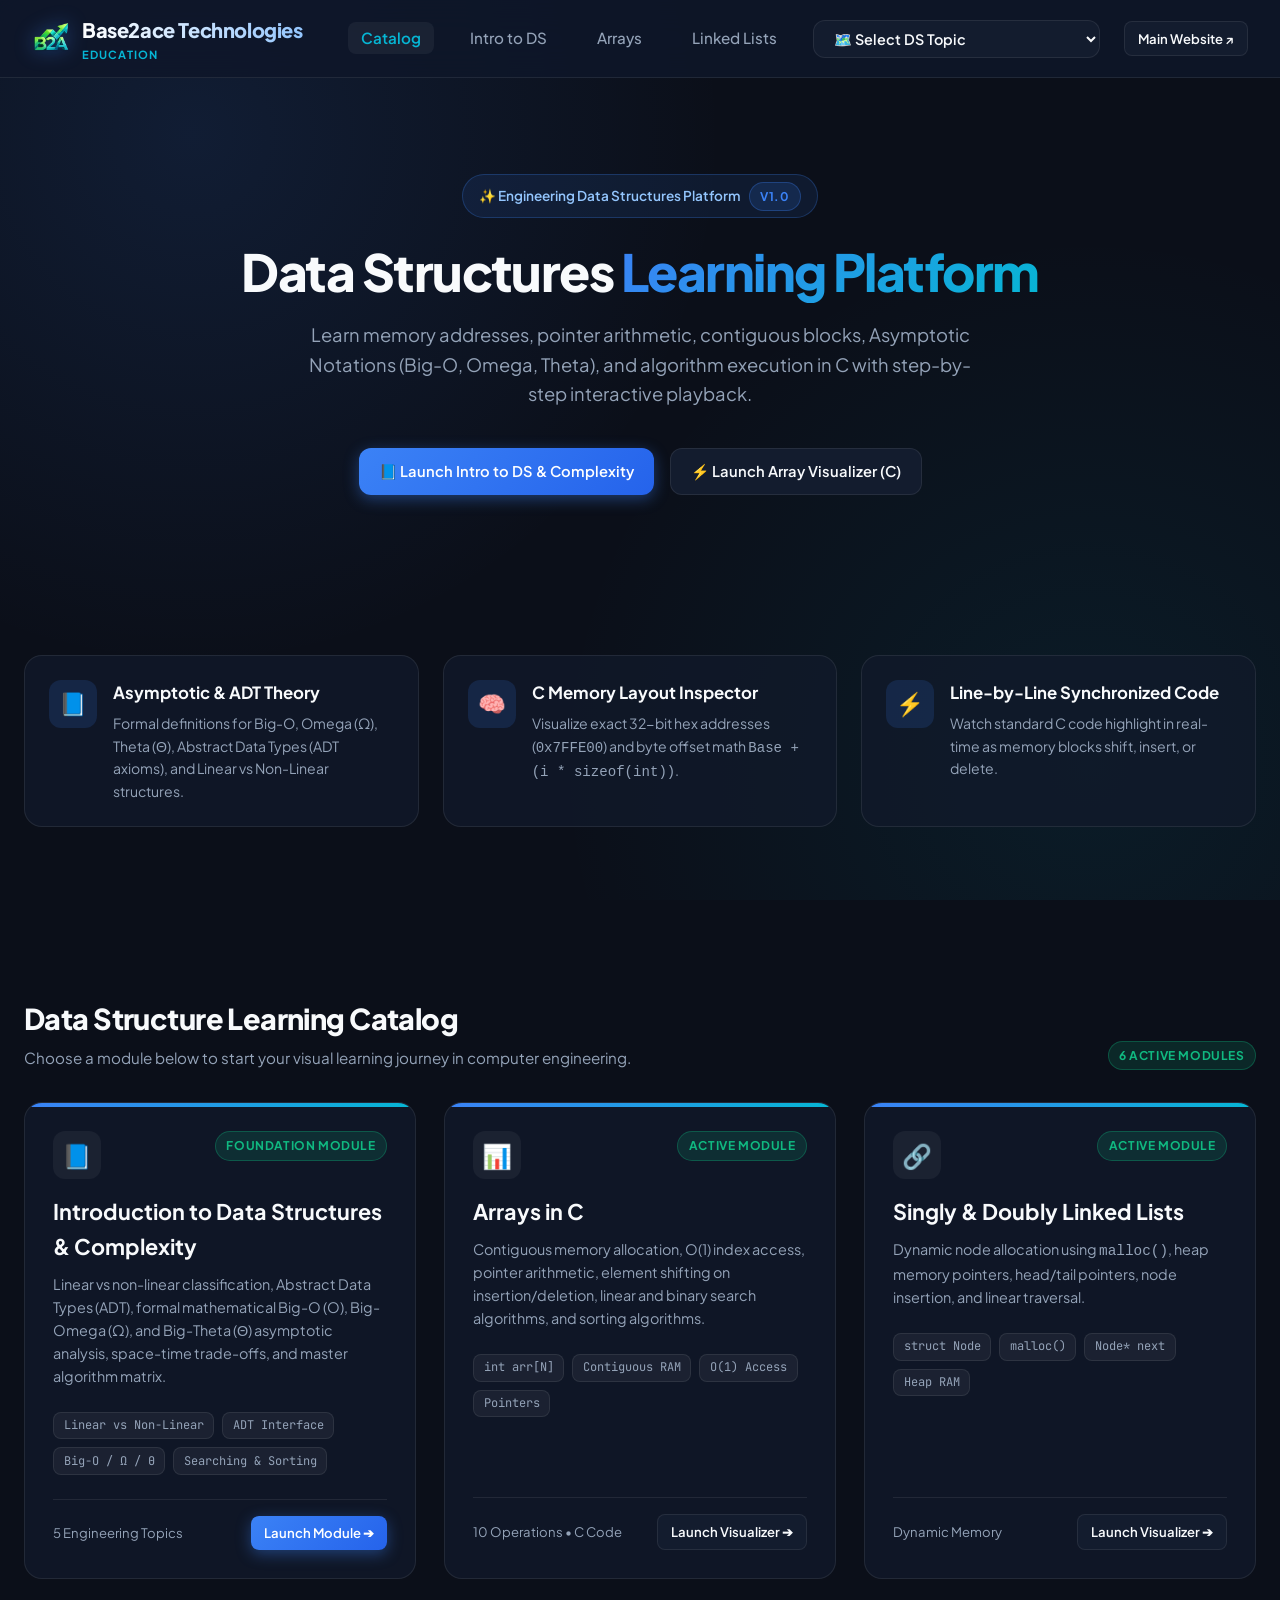
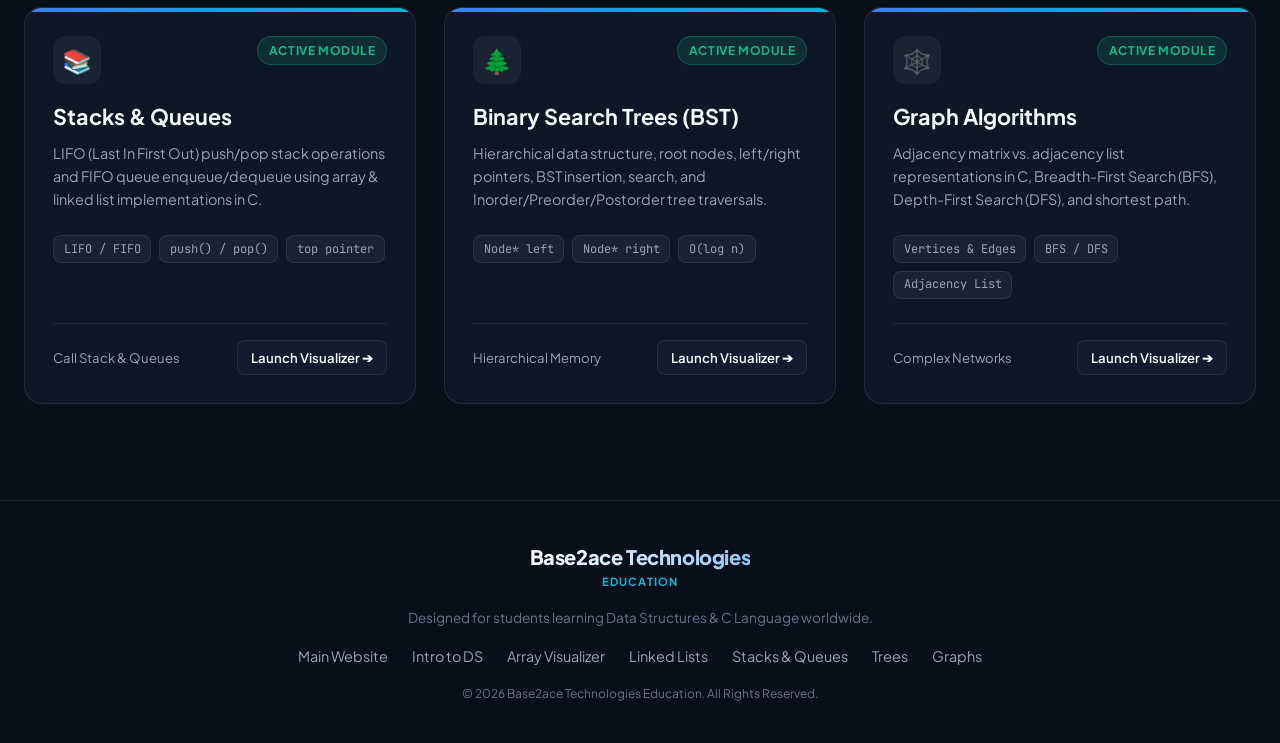
==== index.html @ 90e042c5 "Reword hero title to Data Structures Learning Platform" ====
<!DOCTYPE html>
<html lang="en">
<head>
  <meta charset="UTF-8">
  <meta name="viewport" content="width=device-width, initial-scale=1.0">
  <title>Base2ace Technologies | Data Structures & Complexity Analysis</title>
  <meta name="description" content="Master Data Structures & Complexity Analysis in C language through interactive step-by-step visualizations, memory layouts, and C code execution. Created by Base2ace Technologies.">
  <link rel="icon" type="image/png" href="B2A_3D_logo.png">
  <link rel="apple-touch-icon" href="B2A_3D_logo.png">
  <link rel="stylesheet" href="css/main.css">
  <link rel="stylesheet" href="css/landing.css">
</head>
<body>

  <!-- Navigation Bar -->
  <nav class="navbar" id="mainNavbar">
    <div class="nav-container">
      <a href="index.html" class="brand-logo" id="brandLogoLink">
        <img src="B2A_3D_logo.png" alt="Base2ace Technologies Logo" class="brand-logo-img">
        <div class="brand-text">
          <span class="brand-name">Base2ace Technologies</span>
          <span class="brand-sub">Education</span>
        </div>
      </a>

      <ul class="nav-links">
        <li><a href="index.html" class="nav-link active" id="navHome">Catalog</a></li>
        <li><a href="intro-ds.html" class="nav-link" id="navIntro">Intro to DS</a></li>
        <li><a href="array.html" class="nav-link" id="navArray">Arrays</a></li>
        <li><a href="linked-list.html" class="nav-link" id="navLL">Linked Lists</a></li>
        <li>
          <div class="ds-dropdown">
            <select class="ds-dropdown-select" id="dsSelectNav" aria-label="Select Data Structure">
              <option value="index.html">🗺️ Select DS Topic</option>
              <option value="intro-ds.html">📘 Intro to DS & Complexity</option>
              <option value="array.html">⚡ Arrays (Interactive)</option>
              <option value="linked-list.html">🔗 Linked Lists (Interactive)</option>
              <option value="stack-queue.html">📚 Stacks & Queues (Interactive)</option>
              <option value="tree.html">🌲 Binary Trees / BST (Interactive)</option>
              <option value="graph.html">🕸️ Graph Algorithms (Interactive)</option>
            </select>
          </div>
        </li>
        <li><a href="https://base2ace.com" target="_blank" class="btn btn-secondary btn-sm" id="btnMainWebsite">Main Website ↗</a></li>
      </ul>
    </div>
  </nav>

  <!-- Hero Section -->
  <header class="hero">
    <div class="container">
      <div class="hero-pill">
        <span>✨ Engineering Data Structures Platform</span>
        <span class="badge badge-primary">v1.0</span>
      </div>

      <h1 class="hero-title">
        Data Structures <span class="highlight">Learning Platform</span>
      </h1>

      <p class="hero-description">
        Learn memory addresses, pointer arithmetic, contiguous blocks, Asymptotic Notations (Big-O, Omega, Theta), and algorithm execution in C with step-by-step interactive playback.
      </p>

      <div class="hero-cta">
        <a href="intro-ds.html" class="btn btn-primary" id="btnStartIntro">
          📘 Launch Intro to DS & Complexity
        </a>
        <a href="array.html" class="btn btn-secondary" id="btnStartArray">
          ⚡ Launch Array Visualizer (C)
        </a>
      </div>
    </div>
  </header>

  <!-- Key Learning Features Row -->
  <section class="container">
    <div class="features-row">
      <div class="feature-box">
        <div class="feature-icon-wrapper">📘</div>
        <div class="feature-info">
          <h3>Asymptotic & ADT Theory</h3>
          <p>Formal definitions for Big-O, Omega (Ω), Theta (Θ), Abstract Data Types (ADT axioms), and Linear vs Non-Linear structures.</p>
        </div>
      </div>

      <div class="feature-box">
        <div class="feature-icon-wrapper">🧠</div>
        <div class="feature-info">
          <h3>C Memory Layout Inspector</h3>
          <p>Visualize exact 32-bit hex addresses (<code>0x7FFE00</code>) and byte offset math <code>Base + (i * sizeof(int))</code>.</p>
        </div>
      </div>

      <div class="feature-box">
        <div class="feature-icon-wrapper">⚡</div>
        <div class="feature-info">
          <h3>Line-by-Line Synchronized Code</h3>
          <p>Watch standard C code highlight in real-time as memory blocks shift, insert, or delete.</p>
        </div>
      </div>
    </div>
  </section>

  <!-- Data Structure Catalog Grid -->
  <section class="container catalog-section" id="catalog">
    <div class="section-header">
      <div>
        <h2 class="section-title">Data Structure Learning Catalog</h2>
        <p class="section-subtitle">Choose a module below to start your visual learning journey in computer engineering.</p>
      </div>
      <span class="badge badge-success">6 Active Modules</span>
    </div>

    <div class="ds-grid">

      <!-- Card 1: Intro to DS & Complexity (Active - First Item) -->
      <div class="ds-card active-card" id="dsCardIntroDS">
        <div>
          <div class="ds-card-header">
            <div class="ds-card-icon">📘</div>
            <span class="badge badge-success">Foundation Module</span>
          </div>

          <h3 class="ds-card-title">Introduction to Data Structures & Complexity</h3>
          <p class="ds-card-desc">
            Linear vs non-linear classification, Abstract Data Types (ADT), formal mathematical Big-O (O), Big-Omega (Ω), and Big-Theta (Θ) asymptotic analysis, space-time trade-offs, and master algorithm matrix.
          </p>

          <div class="ds-tags">
            <span class="ds-tag">Linear vs Non-Linear</span>
            <span class="ds-tag">ADT Interface</span>
            <span class="ds-tag">Big-O / Ω / Θ</span>
            <span class="ds-tag">Searching & Sorting</span>
          </div>
        </div>

        <div class="ds-card-footer">
          <span style="font-size:0.82rem; color:var(--text-muted);">5 Engineering Topics</span>
          <a href="intro-ds.html" class="btn btn-primary btn-sm" id="cardLaunchIntroDS">Launch Module ➔</a>
        </div>
      </div>

      <!-- Card 2: Arrays Card (Active) -->
      <div class="ds-card active-card" id="dsCardArray">
        <div>
          <div class="ds-card-header">
            <div class="ds-card-icon">📊</div>
            <span class="badge badge-success">Active Module</span>
          </div>

          <h3 class="ds-card-title">Arrays in C</h3>
          <p class="ds-card-desc">
            Contiguous memory allocation, O(1) index access, pointer arithmetic, element shifting on insertion/deletion, linear and binary search algorithms, and sorting algorithms.
          </p>

          <div class="ds-tags">
            <span class="ds-tag">int arr[N]</span>
            <span class="ds-tag">Contiguous RAM</span>
            <span class="ds-tag">O(1) Access</span>
            <span class="ds-tag">Pointers</span>
          </div>
        </div>

        <div class="ds-card-footer">
          <span style="font-size:0.82rem; color:var(--text-muted);">10 Operations • C Code</span>
          <a href="array.html" class="btn btn-secondary btn-sm" id="cardLaunchArray">Launch Visualizer ➔</a>
        </div>
      </div>

      <!-- Card 3: Linked List Card (Active) -->
      <div class="ds-card active-card" id="dsCardLinkedList">
        <div>
          <div class="ds-card-header">
            <div class="ds-card-icon">🔗</div>
            <span class="badge badge-success">Active Module</span>
          </div>

          <h3 class="ds-card-title">Singly & Doubly Linked Lists</h3>
          <p class="ds-card-desc">
            Dynamic node allocation using <code>malloc()</code>, heap memory pointers, head/tail pointers, node insertion, and linear traversal.
          </p>

          <div class="ds-tags">
            <span class="ds-tag">struct Node</span>
            <span class="ds-tag">malloc()</span>
            <span class="ds-tag">Node* next</span>
            <span class="ds-tag">Heap RAM</span>
          </div>
        </div>

        <div class="ds-card-footer">
          <span style="font-size:0.82rem; color:var(--text-muted);">Dynamic Memory</span>
          <a href="linked-list.html" class="btn btn-secondary btn-sm" id="cardLaunchLL">Launch Visualizer ➔</a>
        </div>
      </div>

      <!-- Card 4: Stacks & Queues Card (Active) -->
      <div class="ds-card active-card" id="dsCardStacks">
        <div>
          <div class="ds-card-header">
            <div class="ds-card-icon">📚</div>
            <span class="badge badge-success">Active Module</span>
          </div>

          <h3 class="ds-card-title">Stacks & Queues</h3>
          <p class="ds-card-desc">
            LIFO (Last In First Out) push/pop stack operations and FIFO queue enqueue/dequeue using array & linked list implementations in C.
          </p>

          <div class="ds-tags">
            <span class="ds-tag">LIFO / FIFO</span>
            <span class="ds-tag">push() / pop()</span>
            <span class="ds-tag">top pointer</span>
          </div>
        </div>

        <div class="ds-card-footer">
          <span style="font-size:0.82rem; color:var(--text-muted);">Call Stack & Queues</span>
          <a href="stack-queue.html" class="btn btn-secondary btn-sm" id="cardLaunchSQ">Launch Visualizer ➔</a>
        </div>
      </div>

      <!-- Card 5: Binary Trees Card (Active) -->
      <div class="ds-card active-card" id="dsCardTrees">
        <div>
          <div class="ds-card-header">
            <div class="ds-card-icon">🌲</div>
            <span class="badge badge-success">Active Module</span>
          </div>

          <h3 class="ds-card-title">Binary Search Trees (BST)</h3>
          <p class="ds-card-desc">
            Hierarchical data structure, root nodes, left/right pointers, BST insertion, search, and Inorder/Preorder/Postorder tree traversals.
          </p>

          <div class="ds-tags">
            <span class="ds-tag">Node* left</span>
            <span class="ds-tag">Node* right</span>
            <span class="ds-tag">O(log n)</span>
          </div>
        </div>

        <div class="ds-card-footer">
          <span style="font-size:0.82rem; color:var(--text-muted);">Hierarchical Memory</span>
          <a href="tree.html" class="btn btn-secondary btn-sm" id="cardLaunchTree">Launch Visualizer ➔</a>
        </div>
      </div>

      <!-- Card 6: Graphs Card (Active) -->
      <div class="ds-card active-card" id="dsCardGraphs">
        <div>
          <div class="ds-card-header">
            <div class="ds-card-icon">🕸️</div>
            <span class="badge badge-success">Active Module</span>
          </div>

          <h3 class="ds-card-title">Graph Algorithms</h3>
          <p class="ds-card-desc">
            Adjacency matrix vs. adjacency list representations in C, Breadth-First Search (BFS), Depth-First Search (DFS), and shortest path.
          </p>

          <div class="ds-tags">
            <span class="ds-tag">Vertices & Edges</span>
            <span class="ds-tag">BFS / DFS</span>
            <span class="ds-tag">Adjacency List</span>
          </div>
        </div>

        <div class="ds-card-footer">
          <span style="font-size:0.82rem; color:var(--text-muted);">Complex Networks</span>
          <a href="graph.html" class="btn btn-secondary btn-sm" id="cardLaunchGraph">Launch Visualizer ➔</a>
        </div>
      </div>

    </div>
  </section>

  <!-- Footer -->
  <footer class="footer">
    <div class="footer-content">
      <div class="brand-text">
        <span class="brand-name">Base2ace Technologies</span>
        <span class="brand-sub">Education</span>
      </div>
      <p style="font-size:0.85rem;">Designed for students learning Data Structures & C Language worldwide.</p>
      <div class="footer-links">
        <a href="https://base2ace.com" target="_blank" id="footMainWeb">Main Website</a>
        <a href="intro-ds.html" id="footIntroDS">Intro to DS</a>
        <a href="array.html" id="footArray">Array Visualizer</a>
        <a href="linked-list.html" id="footLL">Linked Lists</a>
        <a href="stack-queue.html" id="footSQ">Stacks & Queues</a>
        <a href="tree.html" id="footTree">Trees</a>
        <a href="graph.html" id="footGraph">Graphs</a>
      </div>
      <p style="font-size:0.75rem; color:var(--text-dim);">© 2026 Base2ace Technologies Education. All Rights Reserved.</p>
    </div>
  </footer>

  <script src="js/app.js"></script>
</body>
</html>
---- css/main.css ----
/* ==========================================================================
   base2ace Academy - Interactive Data Structures
   Main Stylesheet & Design System
   ========================================================================== */

@import url('https://fonts.googleapis.com/css2?family=JetBrains+Mono:wght@400;500;600;700&family=Plus+Jakarta+Sans:wght@400;500;600;700;800&display=swap');

:root {
  /* Color Palette - Premium Dark Theme */
  --bg-main: #0b0f19;
  --bg-card: rgba(18, 26, 43, 0.75);
  --bg-card-hover: rgba(26, 37, 61, 0.85);
  --bg-surface: #131c2e;
  --bg-surface-border: rgba(255, 255, 255, 0.08);
  --bg-glass: rgba(15, 23, 42, 0.85);
  
  /* Brand Accent Colors */
  --primary: #3b82f6;        /* Electric Blue */
  --primary-glow: rgba(59, 130, 246, 0.4);
  --secondary: #06b6d4;      /* Cyan */
  --secondary-glow: rgba(6, 182, 212, 0.3);
  --accent-purple: #8b5cf6;  /* Purple Accent */
  
  /* Status & Visualizer State Colors */
  --accent-amber: #f59e0b;   /* Highlight / Current step pointer */
  --accent-green: #10b981;   /* Success / Found / Shift target */
  --accent-red: #ef4444;     /* Delete / Target to remove */
  --accent-sky: #38bdf8;     /* Access / Active calculation */
  
  /* Text Colors */
  --text-main: #f8fafc;
  --text-muted: #94a3b8;
  --text-dim: #64748b;
  
  /* Fonts */
  --font-sans: 'Plus Jakarta Sans', -apple-system, BlinkMacSystemFont, sans-serif;
  --font-code: 'JetBrains Mono', monospace;
  
  /* Radii & Shadows */
  --radius-sm: 8px;
  --radius-md: 12px;
  --radius-lg: 18px;
  --radius-full: 9999px;
  
  --shadow-glow: 0 0 25px var(--primary-glow);
  --shadow-card: 0 10px 30px -10px rgba(0, 0, 0, 0.5);
  
  --transition: all 0.3s cubic-bezier(0.4, 0, 0.2, 1);
}

/* Base Resets */
*, *::before, *::after {
  box-sizing: border-box;
  margin: 0;
  padding: 0;
}

body {
  font-family: var(--font-sans);
  background-color: var(--bg-main);
  color: var(--text-main);
  min-height: 100vh;
  line-height: 1.6;
  overflow-x: hidden;
  background-image: 
    radial-gradient(circle at 15% 15%, rgba(59, 130, 246, 0.12) 0%, transparent 40%),
    radial-gradient(circle at 85% 85%, rgba(6, 182, 212, 0.08) 0%, transparent 40%);
  background-attachment: fixed;
}

/* Custom Scrollbar */
::-webkit-scrollbar {
  width: 8px;
  height: 8px;
}
::-webkit-scrollbar-track {
  background: var(--bg-main);
}
::-webkit-scrollbar-thumb {
  background: #1e293b;
  border-radius: var(--radius-full);
}
::-webkit-scrollbar-thumb:hover {
  background: var(--primary);
}

/* Header & Navigation */
.navbar {
  position: sticky;
  top: 0;
  z-index: 100;
  background: var(--bg-glass);
  backdrop-filter: blur(16px);
  -webkit-backdrop-filter: blur(16px);
  border-bottom: 1px solid var(--bg-surface-border);
  padding: 0.85rem 2rem;
}

.nav-container {
  max-width: 1300px;
  margin: 0 auto;
  display: flex;
  align-items: center;
  justify-content: space-between;
}

.brand-logo {
  display: flex;
  align-items: center;
  gap: 0.75rem;
  text-decoration: none;
  color: var(--text-main);
}

.brand-logo-img {
  height: 38px;
  width: auto;
  object-fit: contain;
  filter: drop-shadow(0 0 10px rgba(59, 130, 246, 0.4));
  border-radius: var(--radius-sm);
}

.brand-icon {
  width: 38px;
  height: 38px;
  background: linear-gradient(135deg, var(--primary), var(--secondary));
  border-radius: var(--radius-md);
  display: flex;
  align-items: center;
  justify-content: center;
  font-weight: 800;
  font-size: 1.1rem;
  color: #fff;
  box-shadow: var(--shadow-glow);
}

.brand-text {
  display: flex;
  flex-direction: column;
}

.brand-name {
  font-size: 1.25rem;
  font-weight: 800;
  letter-spacing: -0.02em;
  background: linear-gradient(to right, #ffffff, #93c5fd);
  -webkit-background-clip: text;
  -webkit-text-fill-color: transparent;
}

.brand-sub {
  font-size: 0.7rem;
  text-transform: uppercase;
  letter-spacing: 0.1em;
  color: var(--secondary);
  font-weight: 700;
}

.nav-links {
  display: flex;
  align-items: center;
  gap: 1.5rem;
  list-style: none;
}

.nav-link {
  color: var(--text-muted);
  text-decoration: none;
  font-size: 0.95rem;
  font-weight: 500;
  transition: var(--transition);
  padding: 0.4rem 0.8rem;
  border-radius: var(--radius-sm);
}

.nav-link:hover, .nav-link.active {
  color: var(--text-main);
  background: rgba(255, 255, 255, 0.05);
}

.nav-link.active {
  color: var(--secondary);
  font-weight: 600;
}

.ds-dropdown-select {
  background: var(--bg-surface);
  color: var(--text-main);
  border: 1px solid var(--bg-surface-border);
  padding: 0.5rem 1rem;
  border-radius: var(--radius-md);
  font-family: var(--font-sans);
  font-weight: 600;
  font-size: 0.9rem;
  cursor: pointer;
  outline: none;
  transition: var(--transition);
}

.ds-dropdown-select:hover, .ds-dropdown-select:focus {
  border-color: var(--primary);
  box-shadow: 0 0 10px var(--primary-glow);
}

/* Badge Component */
.badge {
  display: inline-flex;
  align-items: center;
  gap: 0.35rem;
  padding: 0.25rem 0.65rem;
  border-radius: var(--radius-full);
  font-size: 0.75rem;
  font-weight: 700;
  text-transform: uppercase;
  letter-spacing: 0.05em;
}

.badge-primary {
  background: rgba(59, 130, 246, 0.15);
  color: var(--primary);
  border: 1px solid rgba(59, 130, 246, 0.3);
}

.badge-success {
  background: rgba(16, 185, 129, 0.15);
  color: var(--accent-green);
  border: 1px solid rgba(16, 185, 129, 0.3);
}

.badge-warning {
  background: rgba(245, 158, 11, 0.15);
  color: var(--accent-amber);
  border: 1px solid rgba(245, 158, 11, 0.3);
}

/* Main Container Layout */
.container {
  max-width: 1300px;
  margin: 0 auto;
  padding: 2rem 1.5rem;
}

/* Footer */
.footer {
  border-top: 1px solid var(--bg-surface-border);
  padding: 2.5rem 2rem;
  margin-top: 4rem;
  background: rgba(11, 15, 25, 0.9);
  text-align: center;
  color: var(--text-dim);
  font-size: 0.9rem;
}

.footer-content {
  max-width: 1300px;
  margin: 0 auto;
  display: flex;
  flex-direction: column;
  align-items: center;
  gap: 1rem;
}

.footer-links {
  display: flex;
  gap: 1.5rem;
}

.footer-links a {
  color: var(--text-muted);
  text-decoration: none;
  transition: var(--transition);
}

.footer-links a:hover {
  color: var(--primary);
}

/* Common Buttons */
.btn {
  display: inline-flex;
  align-items: center;
  justify-content: center;
  gap: 0.5rem;
  padding: 0.65rem 1.25rem;
  border-radius: var(--radius-md);
  font-family: var(--font-sans);
  font-weight: 600;
  font-size: 0.92rem;
  cursor: pointer;
  transition: var(--transition);
  border: none;
  outline: none;
  text-decoration: none;
}

.btn-primary {
  background: linear-gradient(135deg, var(--primary), #2563eb);
  color: #fff;
  box-shadow: 0 4px 15px var(--primary-glow);
}

.btn-primary:hover {
  transform: translateY(-2px);
  box-shadow: 0 6px 20px var(--primary-glow);
}

.btn-secondary {
  background: var(--bg-surface);
  color: var(--text-main);
  border: 1px solid var(--bg-surface-border);
}

.btn-secondary:hover {
  background: rgba(255, 255, 255, 0.08);
  border-color: rgba(255, 255, 255, 0.2);
}

.btn-accent {
  background: linear-gradient(135deg, var(--secondary), #0891b2);
  color: #fff;
  box-shadow: 0 4px 15px var(--secondary-glow);
}

.btn-accent:hover {
  transform: translateY(-2px);
  box-shadow: 0 6px 20px var(--secondary-glow);
}

.btn-sm {
  padding: 0.4rem 0.8rem;
  font-size: 0.82rem;
  border-radius: var(--radius-sm);
}

/* Modal Utility */
.modal-overlay {
  position: fixed;
  top: 0;
  left: 0;
  width: 100vw;
  height: 100vh;
  background: rgba(5, 8, 15, 0.85);
  backdrop-filter: blur(10px);
  z-index: 1000;
  display: flex;
  align-items: center;
  justify-content: center;
  padding: 1.5rem;
  opacity: 0;
  pointer-events: none;
  transition: var(--transition);
}

.modal-overlay.open {
  opacity: 1;
  pointer-events: all;
}

.modal-card {
  background: #111827;
  border: 1px solid var(--bg-surface-border);
  border-radius: var(--radius-lg);
  max-width: 750px;
  width: 100%;
  max-height: 90vh;
  overflow-y: auto;
  box-shadow: 0 25px 50px -12px rgba(0, 0, 0, 0.7);
  padding: 2rem;
  transform: scale(0.95);
  transition: var(--transition);
}

.modal-overlay.open .modal-card {
  transform: scale(1);
}

.modal-header {
  display: flex;
  align-items: center;
  justify-content: space-between;
  margin-bottom: 1.5rem;
  padding-bottom: 1rem;
  border-bottom: 1px solid var(--bg-surface-border);
}

.modal-title {
  font-size: 1.35rem;
  font-weight: 700;
  display: flex;
  align-items: center;
  gap: 0.5rem;
  color: var(--text-main);
}

.modal-close {
  background: transparent;
  border: none;
  color: var(--text-muted);
  font-size: 1.5rem;
  cursor: pointer;
  transition: var(--transition);
}

.modal-close:hover {
  color: var(--accent-red);
}

/* Strict Mobile Viewport Overflow Protection */
html, body {
  max-width: 100vw;
  overflow-x: hidden !important;
}

/* Mobile Responsiveness for Top Navbar */
@media (max-width: 768px) {
  .navbar {
    padding: 0.65rem 0.85rem;
  }

  .nav-container {
    flex-wrap: wrap;
    gap: 0.6rem;
  }

  .brand-name {
    font-size: 1.05rem;
  }

  .brand-sub {
    font-size: 0.62rem;
  }

  .brand-logo-img {
    height: 30px;
  }

  .nav-links {
    width: 100%;
    justify-content: space-between;
    gap: 0.4rem;
    margin-top: 0.25rem;
  }

  /* Hide individual text links on mobile to prevent row overflow */
  .nav-link {
    display: none;
  }

  .ds-dropdown-select {
    font-size: 0.8rem;
    padding: 0.4rem 0.65rem;
    max-width: 210px;
  }

  .modal-card {
    padding: 1.25rem;
    margin: 0 0.5rem;
  }
}
---- css/landing.css ----
/* ==========================================================================
   base2ace Academy - Landing Page Styles (`index.html`)
   ========================================================================== */

/* Hero Section */
.hero {
  padding: 4rem 0 3rem;
  text-align: center;
  position: relative;
}

.hero-pill {
  display: inline-flex;
  align-items: center;
  gap: 0.5rem;
  padding: 0.4rem 1rem;
  background: rgba(59, 130, 246, 0.1);
  border: 1px solid rgba(59, 130, 246, 0.25);
  border-radius: var(--radius-full);
  font-size: 0.85rem;
  font-weight: 600;
  color: #93c5fd;
  margin-bottom: 1.5rem;
}

.hero-title {
  font-size: 3.2rem;
  font-weight: 800;
  line-height: 1.15;
  letter-spacing: -0.03em;
  margin-bottom: 1.2rem;
  max-width: 900px;
  margin-left: auto;
  margin-right: auto;
}

.hero-title span.highlight {
  background: linear-gradient(135deg, var(--primary), var(--secondary));
  -webkit-background-clip: text;
  -webkit-text-fill-color: transparent;
}

.hero-description {
  font-size: 1.15rem;
  color: var(--text-muted);
  max-width: 700px;
  margin: 0 auto 2.5rem;
}

.hero-cta {
  display: flex;
  justify-content: center;
  gap: 1rem;
  flex-wrap: wrap;
}

/* Feature Highlights Grid */
.features-row {
  display: grid;
  grid-template-columns: repeat(auto-fit, minmax(280px, 1fr));
  gap: 1.5rem;
  margin: 3rem 0;
}

.feature-box {
  background: var(--bg-card);
  border: 1px solid var(--bg-surface-border);
  padding: 1.5rem;
  border-radius: var(--radius-lg);
  display: flex;
  gap: 1rem;
  align-items: flex-start;
  transition: var(--transition);
}

.feature-box:hover {
  background: var(--bg-card-hover);
  border-color: rgba(59, 130, 246, 0.3);
  transform: translateY(-3px);
}

.feature-icon-wrapper {
  width: 48px;
  height: 48px;
  border-radius: var(--radius-md);
  background: rgba(59, 130, 246, 0.15);
  color: var(--primary);
  display: flex;
  align-items: center;
  justify-content: center;
  font-size: 1.4rem;
  flex-shrink: 0;
}

.feature-info h3 {
  font-size: 1.05rem;
  font-weight: 700;
  margin-bottom: 0.35rem;
}

.feature-info p {
  font-size: 0.88rem;
  color: var(--text-muted);
}

/* Data Structure Catalog Grid */
.catalog-section {
  margin-top: 3.5rem;
}

.section-header {
  display: flex;
  justify-content: space-between;
  align-items: flex-end;
  margin-bottom: 2rem;
}

.section-title {
  font-size: 1.8rem;
  font-weight: 800;
  letter-spacing: -0.02em;
}

.section-subtitle {
  color: var(--text-muted);
  font-size: 0.95rem;
  margin-top: 0.3rem;
}

.ds-grid {
  display: grid;
  grid-template-columns: repeat(auto-fill, minmax(320px, 1fr));
  gap: 1.75rem;
}

.ds-card {
  background: var(--bg-card);
  border: 1px solid var(--bg-surface-border);
  border-radius: var(--radius-lg);
  padding: 1.75rem;
  display: flex;
  flex-direction: column;
  justify-content: space-between;
  position: relative;
  overflow: hidden;
  transition: var(--transition);
}

.ds-card::before {
  content: '';
  position: absolute;
  top: 0;
  left: 0;
  width: 100%;
  height: 4px;
  background: transparent;
  transition: var(--transition);
}

.ds-card.active-card::before {
  background: linear-gradient(to right, var(--primary), var(--secondary));
}

.ds-card.active-card:hover {
  transform: translateY(-5px);
  border-color: rgba(59, 130, 246, 0.4);
  box-shadow: var(--shadow-card), var(--shadow-glow);
}

.ds-card.locked-card {
  opacity: 0.75;
}

.ds-card-header {
  display: flex;
  justify-content: space-between;
  align-items: flex-start;
  margin-bottom: 1rem;
}

.ds-card-icon {
  width: 48px;
  height: 48px;
  border-radius: var(--radius-md);
  background: rgba(255, 255, 255, 0.05);
  display: flex;
  align-items: center;
  justify-content: center;
  font-size: 1.5rem;
}

.ds-card-title {
  font-size: 1.35rem;
  font-weight: 700;
  margin-bottom: 0.5rem;
  color: var(--text-main);
}

.ds-card-desc {
  font-size: 0.9rem;
  color: var(--text-muted);
  margin-bottom: 1.5rem;
  flex-grow: 1;
}

.ds-tags {
  display: flex;
  gap: 0.5rem;
  flex-wrap: wrap;
  margin-bottom: 1.5rem;
}

.ds-tag {
  background: rgba(255, 255, 255, 0.05);
  border: 1px solid var(--bg-surface-border);
  padding: 0.2rem 0.6rem;
  border-radius: var(--radius-sm);
  font-size: 0.75rem;
  font-family: var(--font-code);
  color: var(--text-muted);
}

.ds-card-footer {
  display: flex;
  align-items: center;
  justify-content: space-between;
  padding-top: 1rem;
  border-top: 1px solid var(--bg-surface-border);
}

/* Mobile Responsive Adjustments for Landing Page */
@media (max-width: 768px) {
  .hero {
    padding: 2.5rem 0 1.5rem;
  }
  .hero-title {
    font-size: 2.1rem;
    line-height: 1.25;
  }
  .hero-description {
    font-size: 0.98rem;
    margin-bottom: 1.75rem;
  }
  .catalog-grid {
    grid-template-columns: 1fr;
  }
  .features-row {
    grid-template-columns: 1fr;
  }
}
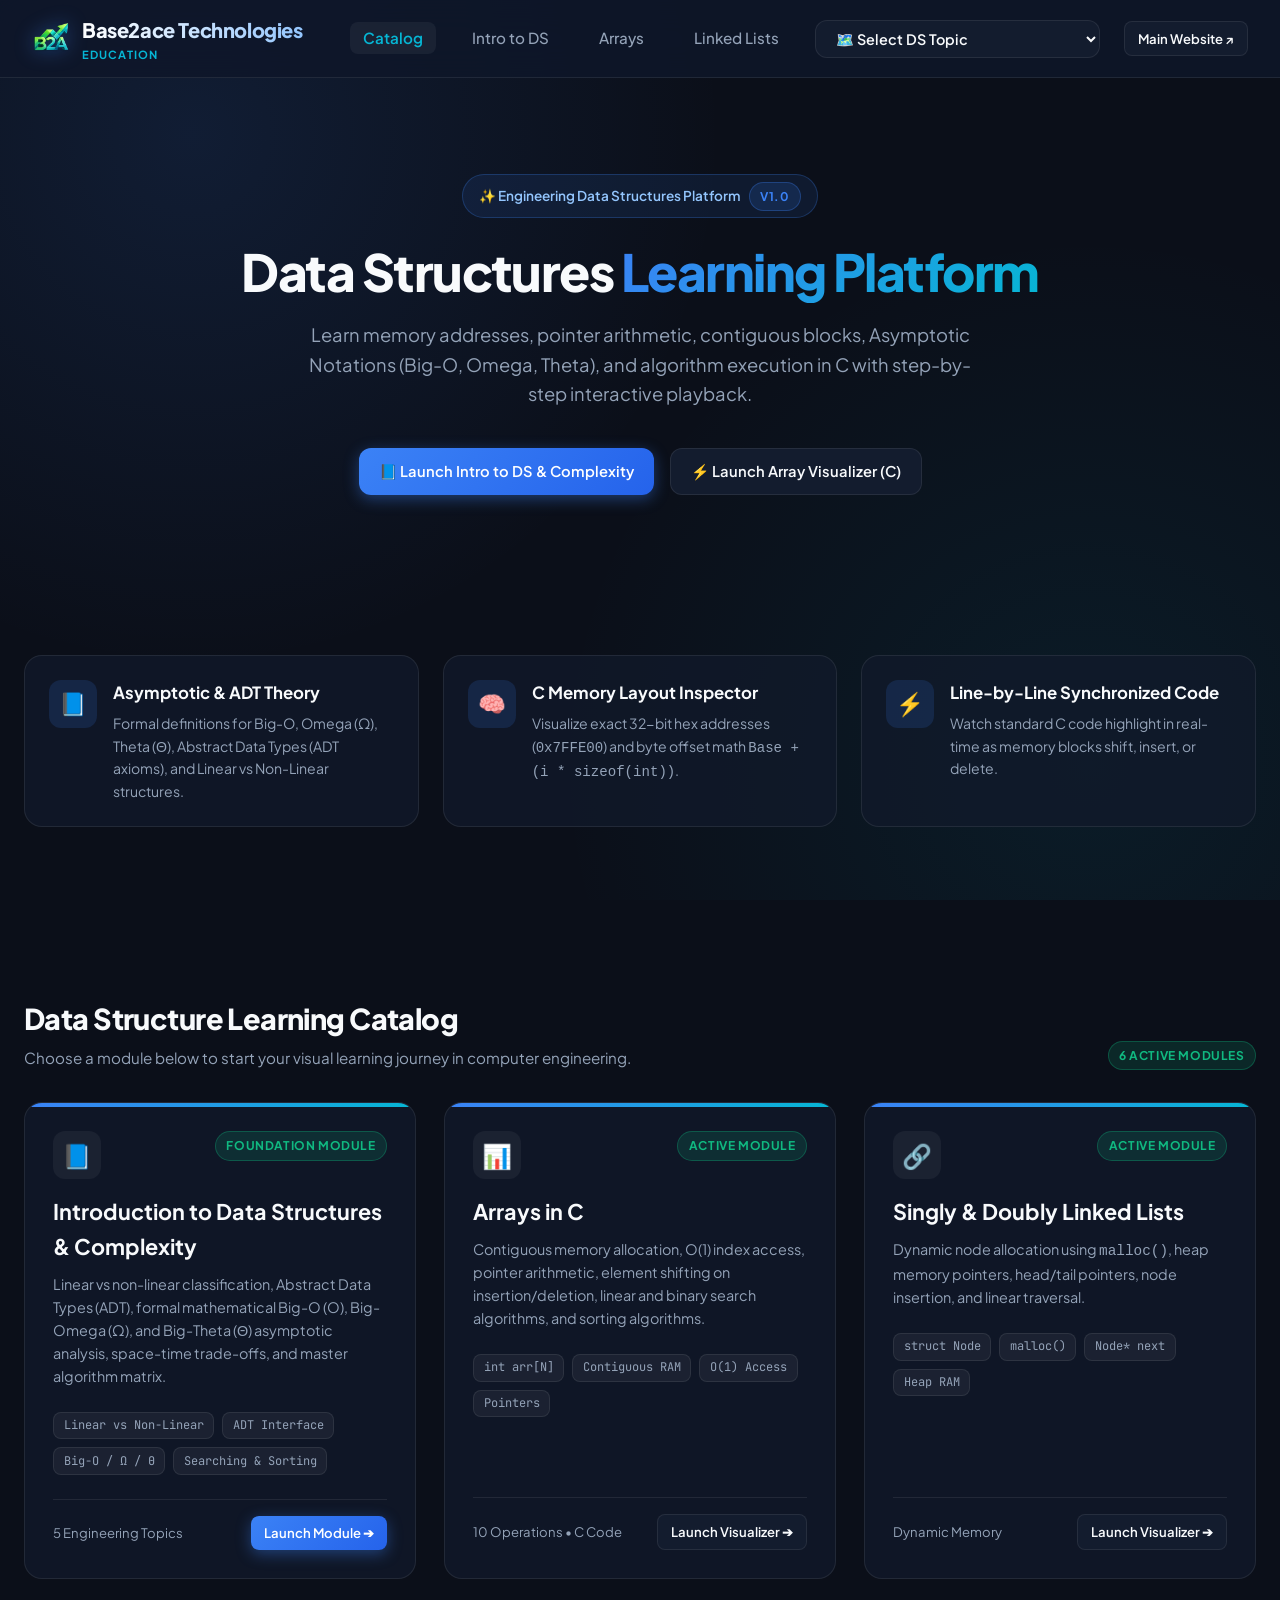
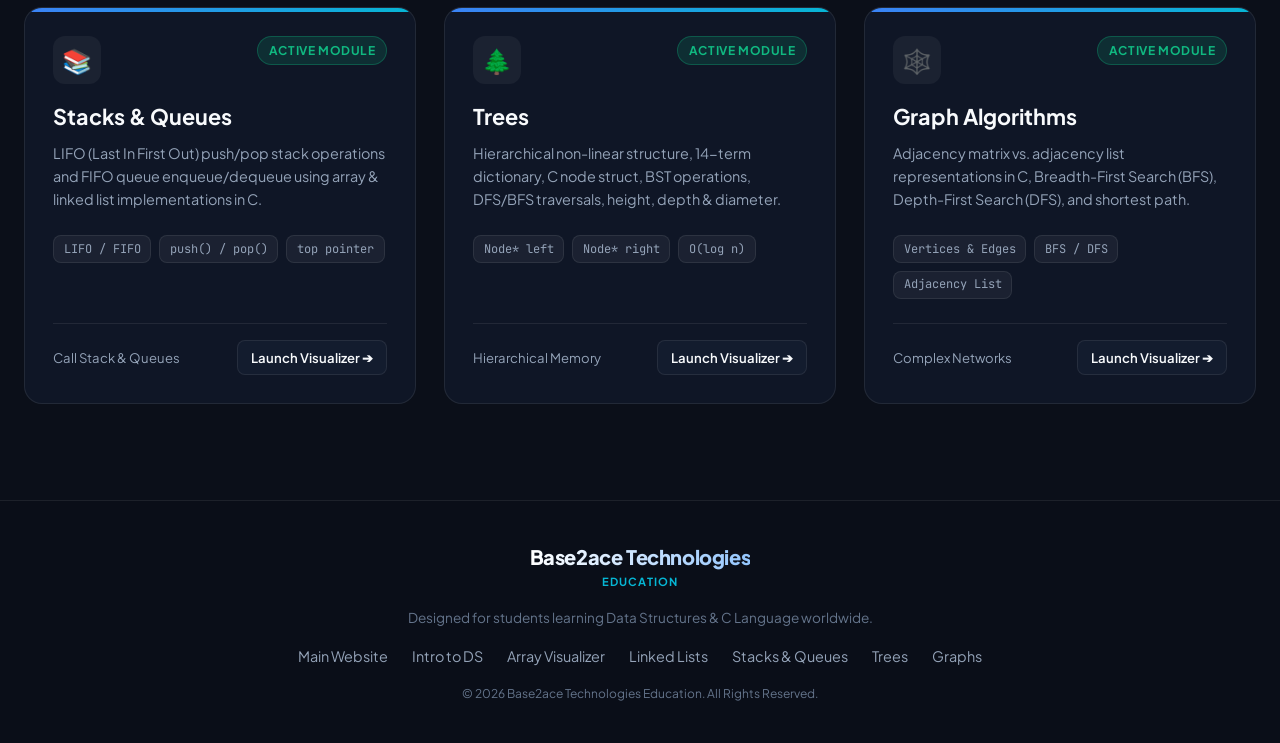
==== commit 7ab5c030: "Build comprehensive Trees module covering 14-term dictionary, DFS/BFS traversals, BST simulator, hei" ====
--- a/index.html
+++ b/index.html
@@ -36,7 +36,7 @@
               <option value="array.html">⚡ Arrays (Interactive)</option>
               <option value="linked-list.html">🔗 Linked Lists (Interactive)</option>
               <option value="stack-queue.html">📚 Stacks & Queues (Interactive)</option>
-              <option value="tree.html">🌲 Binary Trees / BST (Interactive)</option>
+              <option value="tree.html">🌲 Trees (Binary Trees & BST)</option>
               <option value="graph.html">🕸️ Graph Algorithms (Interactive)</option>
             </select>
           </div>
@@ -221,7 +221,7 @@
         </div>
       </div>
 
-      <!-- Card 5: Binary Trees Card (Active) -->
+      <!-- Card 5: Trees Card (Active) -->
       <div class="ds-card active-card" id="dsCardTrees">
         <div>
           <div class="ds-card-header">
@@ -229,9 +229,9 @@
             <span class="badge badge-success">Active Module</span>
           </div>
 
-          <h3 class="ds-card-title">Binary Search Trees (BST)</h3>
-          <p class="ds-card-desc">
-            Hierarchical data structure, root nodes, left/right pointers, BST insertion, search, and Inorder/Preorder/Postorder tree traversals.
+          <h3 class="ds-card-title">Trees</h3>
+          <p class="ds-card-desc">
+            Hierarchical non-linear structure, 14-term dictionary, C node struct, BST operations, DFS/BFS traversals, height, depth & diameter.
           </p>
 
           <div class="ds-tags">
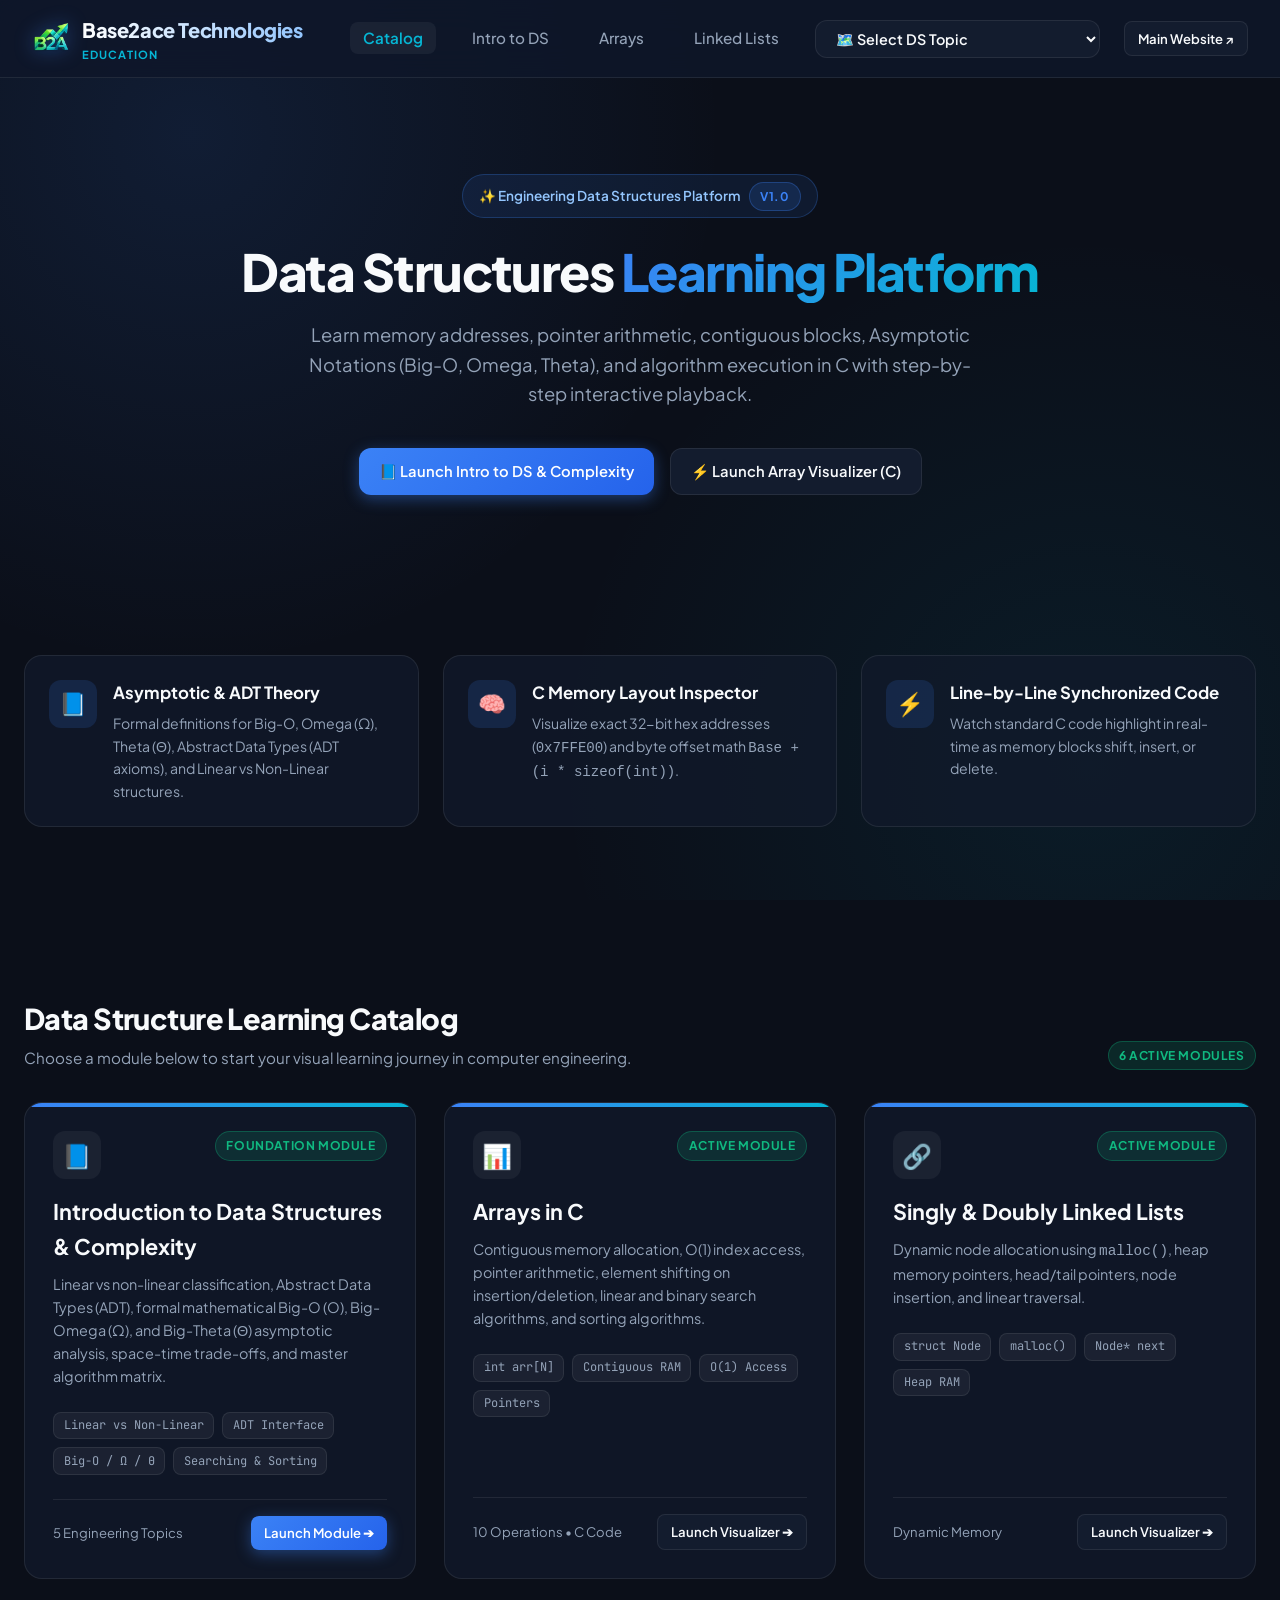
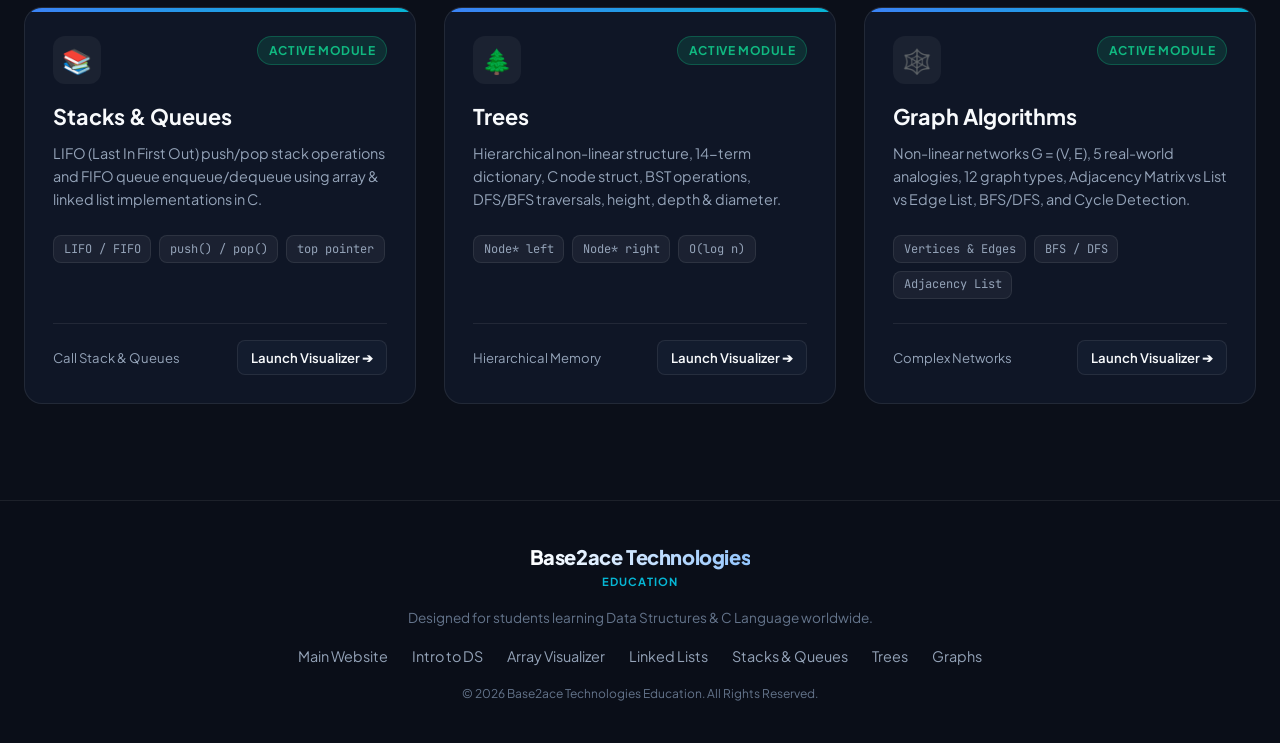
==== commit a27535bc: "Build comprehensive Graphs module covering 5 real-world analogies, 9-term inspector, 12 graph types," ====
--- a/index.html
+++ b/index.html
@@ -257,7 +257,7 @@
 
           <h3 class="ds-card-title">Graph Algorithms</h3>
           <p class="ds-card-desc">
-            Adjacency matrix vs. adjacency list representations in C, Breadth-First Search (BFS), Depth-First Search (DFS), and shortest path.
+            Non-linear networks G = (V, E), 5 real-world analogies, 12 graph types, Adjacency Matrix vs List vs Edge List, BFS/DFS, and Cycle Detection.
           </p>
 
           <div class="ds-tags">
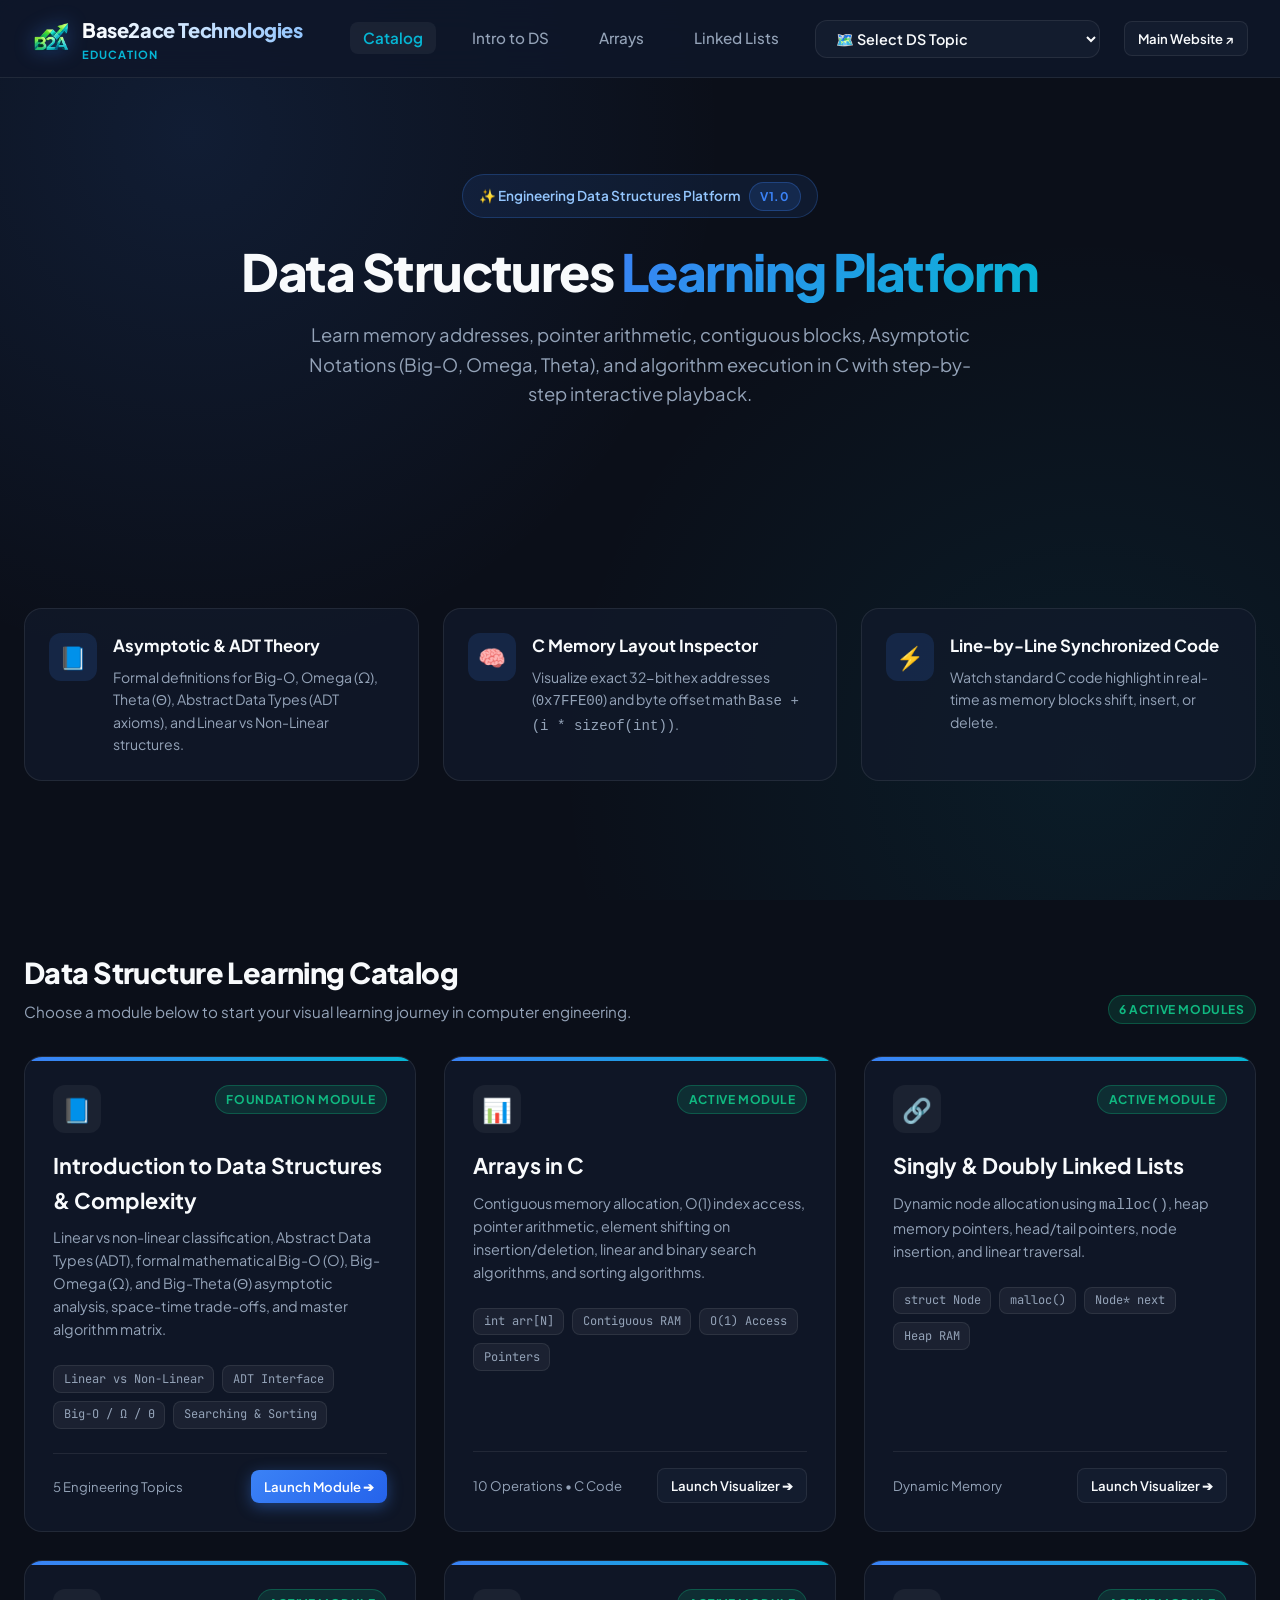
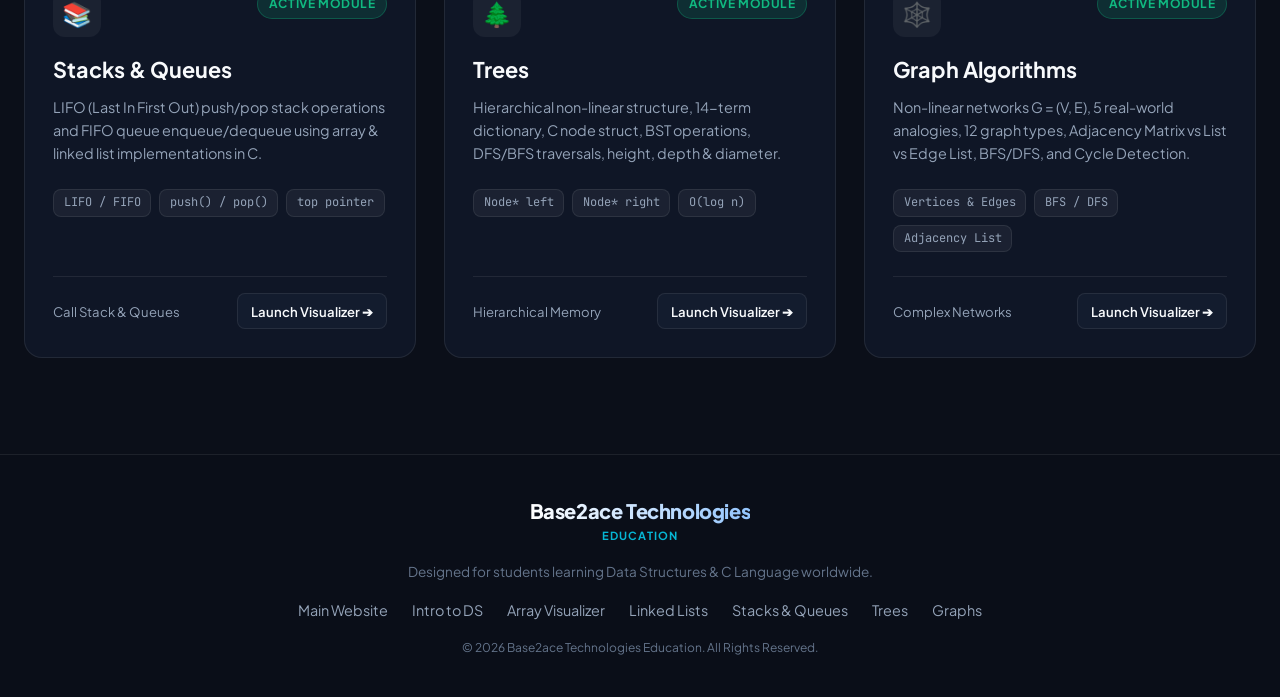
==== commit 1c8f30a0: "Remove hero CTA launch buttons from index.html" ====
--- a/index.html
+++ b/index.html
@@ -61,15 +61,6 @@
       <p class="hero-description">
         Learn memory addresses, pointer arithmetic, contiguous blocks, Asymptotic Notations (Big-O, Omega, Theta), and algorithm execution in C with step-by-step interactive playback.
       </p>
-
-      <div class="hero-cta">
-        <a href="intro-ds.html" class="btn btn-primary" id="btnStartIntro">
-          📘 Launch Intro to DS & Complexity
-        </a>
-        <a href="array.html" class="btn btn-secondary" id="btnStartArray">
-          ⚡ Launch Array Visualizer (C)
-        </a>
-      </div>
     </div>
   </header>
 
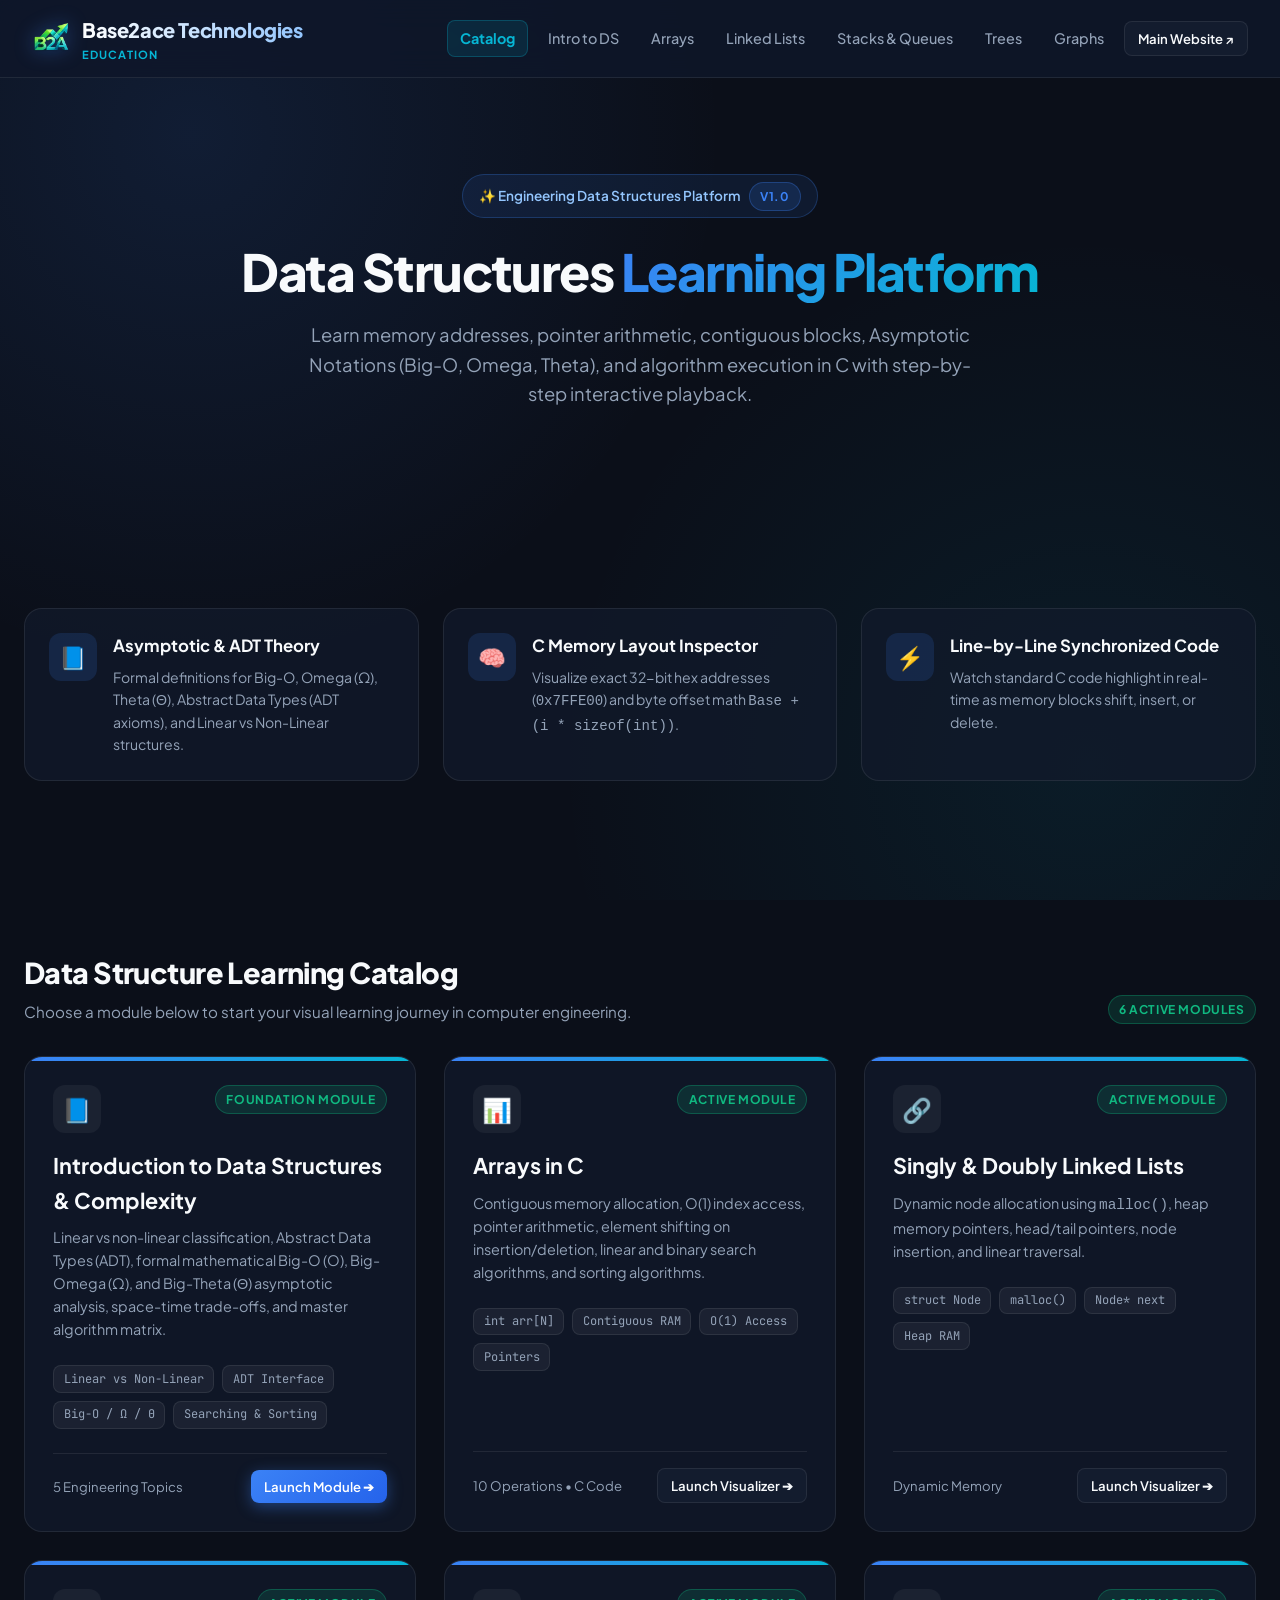
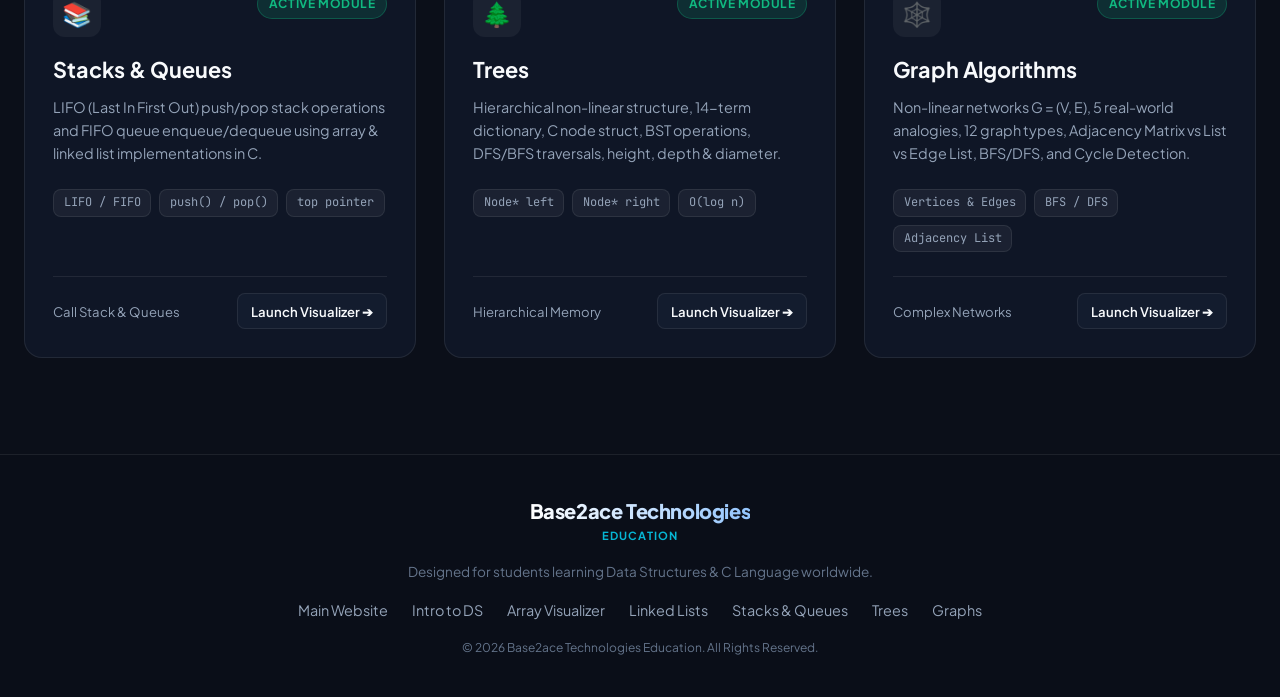
==== commit 1b0c635a: "Add explicit top navbar links for Stacks & Queues, Trees, and Graphs across all screen widths" ====
--- a/index.html
+++ b/index.html
@@ -28,19 +28,9 @@
         <li><a href="intro-ds.html" class="nav-link" id="navIntro">Intro to DS</a></li>
         <li><a href="array.html" class="nav-link" id="navArray">Arrays</a></li>
         <li><a href="linked-list.html" class="nav-link" id="navLL">Linked Lists</a></li>
-        <li>
-          <div class="ds-dropdown">
-            <select class="ds-dropdown-select" id="dsSelectNav" aria-label="Select Data Structure">
-              <option value="index.html">🗺️ Select DS Topic</option>
-              <option value="intro-ds.html">📘 Intro to DS & Complexity</option>
-              <option value="array.html">⚡ Arrays (Interactive)</option>
-              <option value="linked-list.html">🔗 Linked Lists (Interactive)</option>
-              <option value="stack-queue.html">📚 Stacks & Queues (Interactive)</option>
-              <option value="tree.html">🌲 Trees (Binary Trees & BST)</option>
-              <option value="graph.html">🕸️ Graph Algorithms (Interactive)</option>
-            </select>
-          </div>
-        </li>
+        <li><a href="stack-queue.html" class="nav-link" id="navSQ">Stacks & Queues</a></li>
+        <li><a href="tree.html" class="nav-link" id="navTree">Trees</a></li>
+        <li><a href="graph.html" class="nav-link" id="navGraph">Graphs</a></li>
         <li><a href="https://base2ace.com" target="_blank" class="btn btn-secondary btn-sm" id="btnMainWebsite">Main Website ↗</a></li>
       </ul>
     </div>
--- a/css/main.css
+++ b/css/main.css
@@ -159,28 +159,40 @@
 .nav-links {
   display: flex;
   align-items: center;
-  gap: 1.5rem;
+  gap: 0.5rem;
   list-style: none;
+  overflow-x: auto;
+  scrollbar-width: none; /* Firefox */
+  -ms-overflow-style: none; /* IE 10+ */
+}
+
+.nav-links::-webkit-scrollbar {
+  display: none; /* WebKit */
 }
 
 .nav-link {
   color: var(--text-muted);
   text-decoration: none;
-  font-size: 0.95rem;
+  font-size: 0.9rem;
   font-weight: 500;
-  transition: var(--transition);
-  padding: 0.4rem 0.8rem;
+  white-space: nowrap;
+  transition: var(--transition);
+  padding: 0.4rem 0.75rem;
   border-radius: var(--radius-sm);
+  display: inline-flex;
+  align-items: center;
 }
 
 .nav-link:hover, .nav-link.active {
   color: var(--text-main);
-  background: rgba(255, 255, 255, 0.05);
+  background: rgba(255, 255, 255, 0.08);
 }
 
 .nav-link.active {
   color: var(--secondary);
-  font-weight: 600;
+  font-weight: 700;
+  background: rgba(6, 182, 212, 0.12);
+  border: 1px solid rgba(6, 182, 212, 0.25);
 }
 
 .ds-dropdown-select {
@@ -436,14 +448,18 @@
 
   .nav-links {
     width: 100%;
-    justify-content: space-between;
+    justify-content: flex-start;
     gap: 0.4rem;
     margin-top: 0.25rem;
-  }
-
-  /* Hide individual text links on mobile to prevent row overflow */
+    overflow-x: auto;
+    white-space: nowrap;
+    -webkit-overflow-scrolling: touch;
+  }
+
   .nav-link {
-    display: none;
+    display: inline-flex;
+    font-size: 0.85rem;
+    padding: 0.35rem 0.6rem;
   }
 
   .ds-dropdown-select {
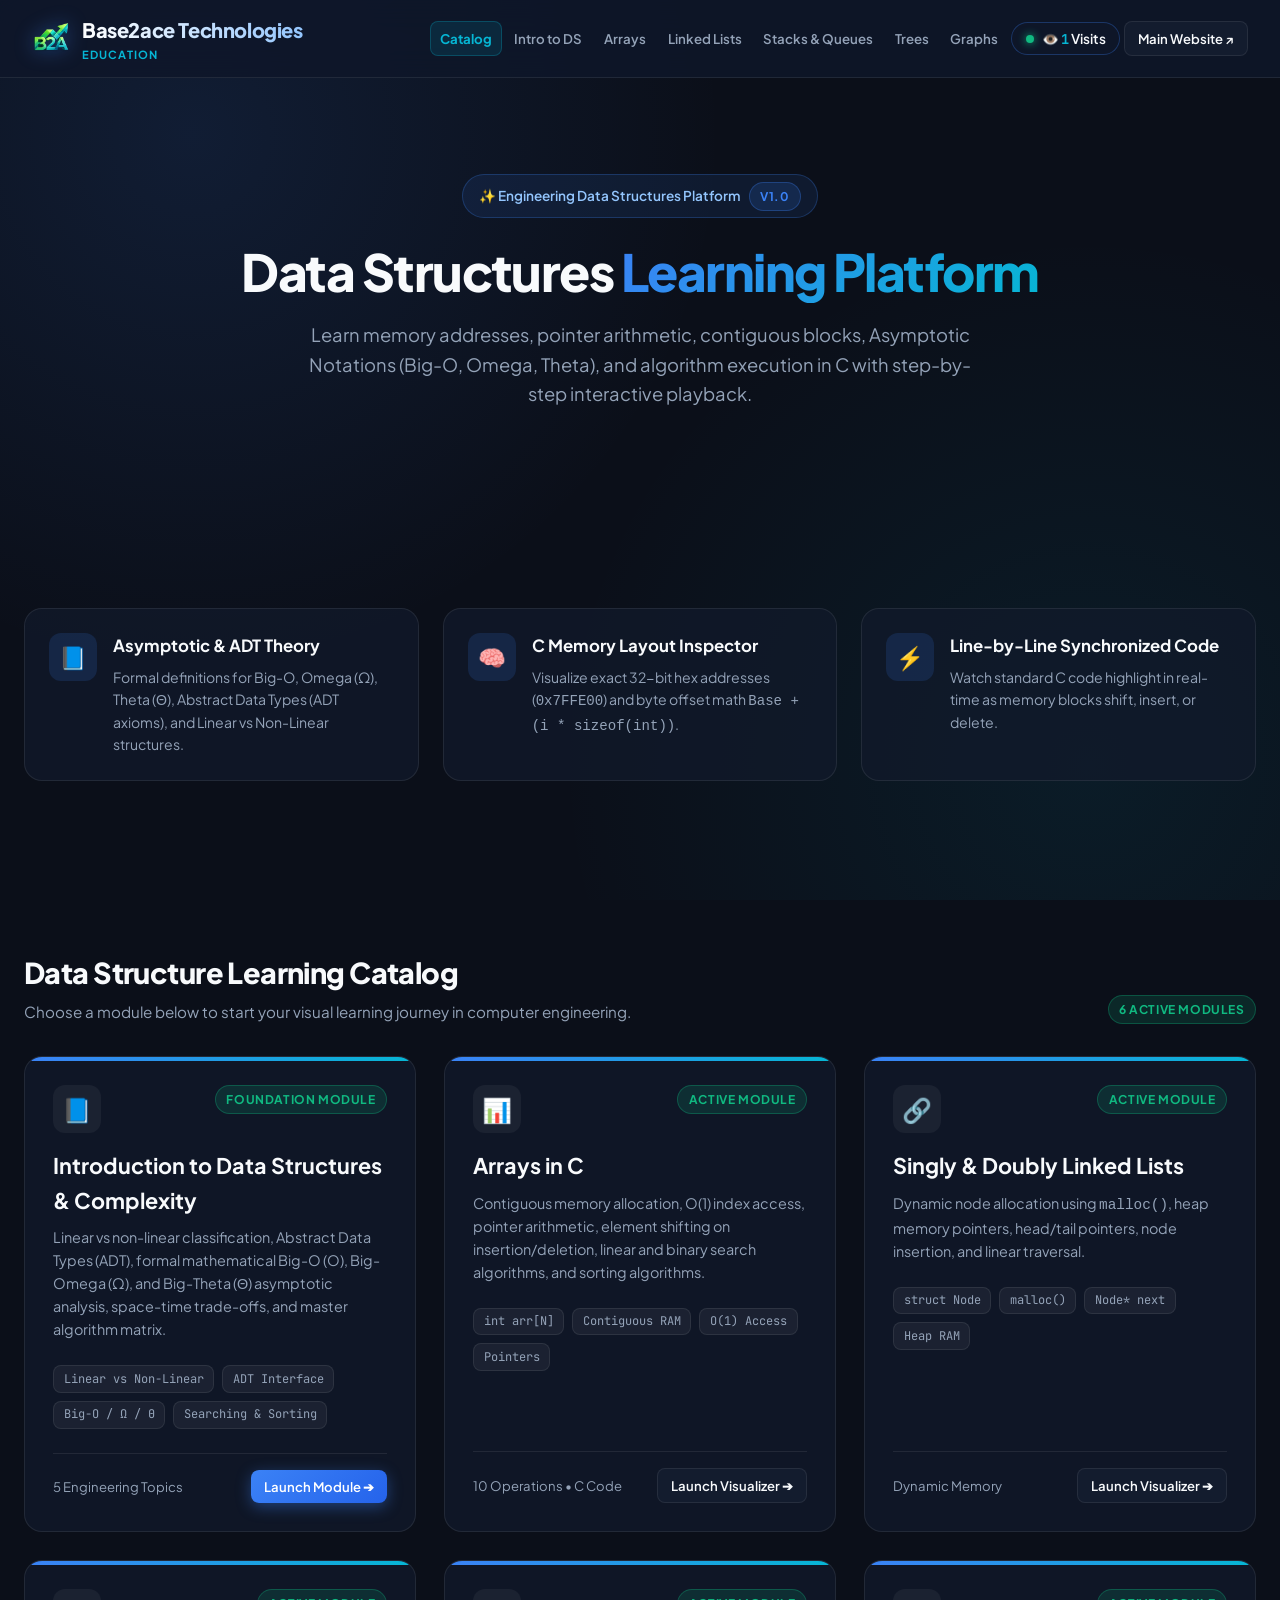
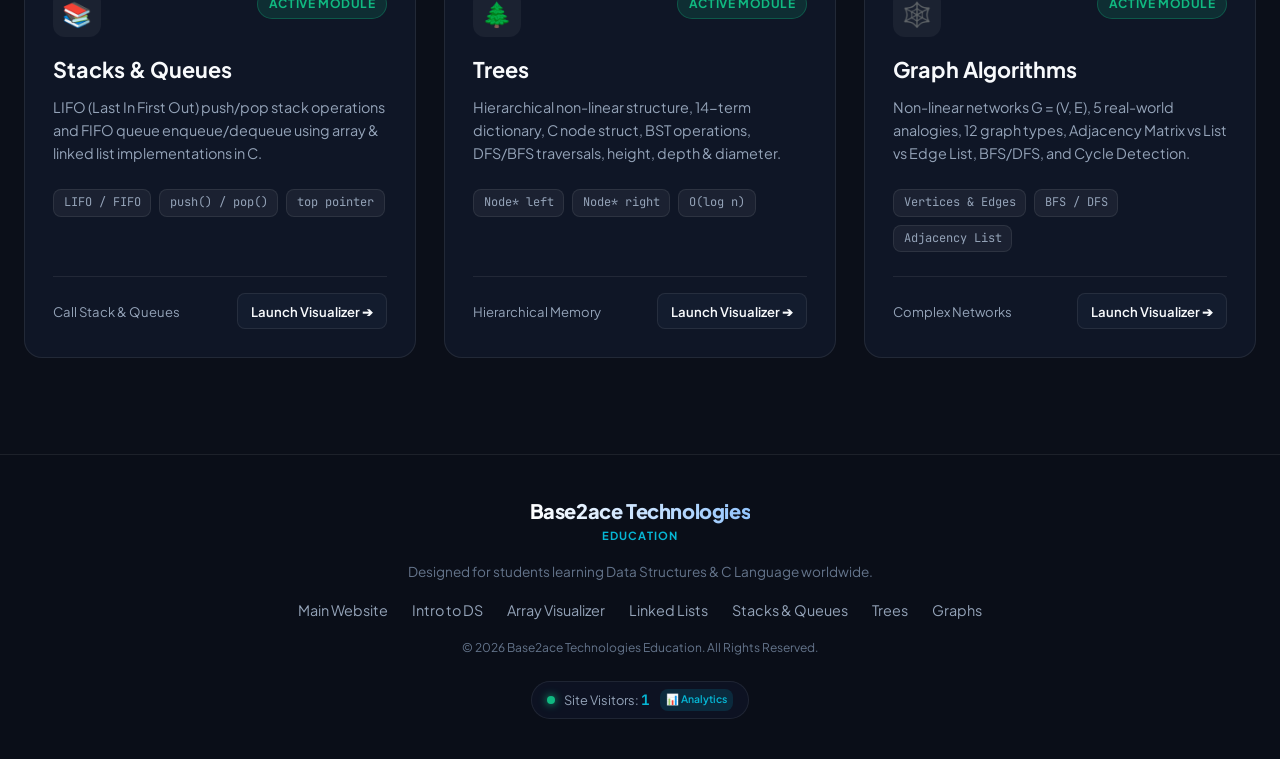
==== commit c90efcd3: "feat: add top navbar site visitor counter and analytics module" ====
--- a/index.html
+++ b/index.html
@@ -31,6 +31,12 @@
         <li><a href="stack-queue.html" class="nav-link" id="navSQ">Stacks & Queues</a></li>
         <li><a href="tree.html" class="nav-link" id="navTree">Trees</a></li>
         <li><a href="graph.html" class="nav-link" id="navGraph">Graphs</a></li>
+        <li>
+          <button class="nav-visitor-btn" onclick="openVisitorModal()" id="navVisitorBtn" title="Click to view site traffic details">
+            <span class="visitor-live-dot"></span>
+            <span class="nav-visitor-text">👁️ <strong id="navVisitCount">--</strong> Visits</span>
+          </button>
+        </li>
         <li><a href="https://base2ace.com" target="_blank" class="btn btn-secondary btn-sm" id="btnMainWebsite">Main Website ↗</a></li>
       </ul>
     </div>
@@ -278,6 +284,7 @@
     </div>
   </footer>
 
+  <script src="js/visitor-counter.js"></script>
   <script src="js/app.js"></script>
 </body>
 </html>
--- a/css/main.css
+++ b/css/main.css
@@ -159,25 +159,20 @@
 .nav-links {
   display: flex;
   align-items: center;
-  gap: 0.5rem;
+  gap: 0.25rem;
   list-style: none;
-  overflow-x: auto;
-  scrollbar-width: none; /* Firefox */
-  -ms-overflow-style: none; /* IE 10+ */
-}
-
-.nav-links::-webkit-scrollbar {
-  display: none; /* WebKit */
+  flex-wrap: wrap;
+  justify-content: center;
 }
 
 .nav-link {
   color: var(--text-muted);
   text-decoration: none;
-  font-size: 0.9rem;
-  font-weight: 500;
+  font-size: 0.83rem;
+  font-weight: 600;
   white-space: nowrap;
   transition: var(--transition);
-  padding: 0.4rem 0.75rem;
+  padding: 0.35rem 0.55rem;
   border-radius: var(--radius-sm);
   display: inline-flex;
   align-items: center;
@@ -473,3 +468,289 @@
     margin: 0 0.5rem;
   }
 }
+
+/* ==========================================================================
+   Site Visitor Counter & Analytics Component Styles
+   ========================================================================== */
+
+/* Glowing Live Dot Animation */
+.visitor-live-dot {
+  width: 8px;
+  height: 8px;
+  background-color: var(--accent-green);
+  border-radius: 50%;
+  display: inline-block;
+  box-shadow: 0 0 8px var(--accent-green);
+  animation: pulseGreen 1.8s infinite cubic-bezier(0.4, 0, 0.6, 1);
+}
+
+@keyframes pulseGreen {
+  0%, 100% {
+    opacity: 1;
+    transform: scale(1);
+    box-shadow: 0 0 8px var(--accent-green);
+  }
+  50% {
+    opacity: 0.4;
+    transform: scale(0.85);
+    box-shadow: 0 0 2px var(--accent-green);
+  }
+}
+
+/* Nav & Workspace Header Visitor Button */
+.nav-visitor-btn {
+  display: inline-flex;
+  align-items: center;
+  gap: 0.5rem;
+  padding: 0.4rem 0.85rem;
+  background: rgba(15, 23, 42, 0.75);
+  border: 1px solid rgba(59, 130, 246, 0.3);
+  border-radius: var(--radius-full);
+  color: var(--text-main);
+  font-family: var(--font-sans);
+  font-size: 0.85rem;
+  font-weight: 600;
+  cursor: pointer;
+  transition: var(--transition);
+  backdrop-filter: blur(8px);
+}
+
+.nav-visitor-btn:hover {
+  background: rgba(30, 41, 59, 0.9);
+  border-color: var(--primary);
+  box-shadow: 0 0 15px rgba(59, 130, 246, 0.3);
+  transform: translateY(-1px);
+}
+
+.nav-visitor-btn strong {
+  font-family: var(--font-code);
+  color: var(--secondary);
+}
+
+/* Hero Section Visitor Stats (Landing Page) */
+.visitor-hero-stats {
+  display: grid;
+  grid-template-columns: repeat(auto-fit, minmax(220px, 1fr));
+  gap: 1.25rem;
+  margin-top: 2rem;
+  margin-bottom: 0.5rem;
+  width: 100%;
+}
+
+.visitor-stat-card {
+  display: flex;
+  align-items: center;
+  gap: 1rem;
+  padding: 1rem 1.25rem;
+  background: rgba(19, 28, 46, 0.65);
+  border: 1px solid rgba(255, 255, 255, 0.08);
+  border-radius: var(--radius-md);
+  backdrop-filter: blur(12px);
+  transition: var(--transition);
+}
+
+.visitor-stat-card:hover {
+  background: rgba(26, 37, 61, 0.85);
+  border-color: rgba(59, 130, 246, 0.4);
+  box-shadow: 0 10px 25px -5px rgba(0, 0, 0, 0.4), 0 0 15px rgba(59, 130, 246, 0.15);
+  transform: translateY(-3px);
+}
+
+.visitor-stat-icon-bg {
+  width: 46px;
+  height: 46px;
+  border-radius: var(--radius-md);
+  background: rgba(59, 130, 246, 0.12);
+  border: 1px solid rgba(59, 130, 246, 0.2);
+  display: flex;
+  align-items: center;
+  justify-content: center;
+  font-size: 1.35rem;
+  flex-shrink: 0;
+}
+
+.visitor-stat-details {
+  display: flex;
+  flex-direction: column;
+  gap: 0.15rem;
+}
+
+.visitor-stat-header {
+  display: flex;
+  align-items: center;
+  gap: 0.4rem;
+}
+
+.visitor-stat-label {
+  font-size: 0.68rem;
+  font-weight: 700;
+  letter-spacing: 0.05em;
+  color: var(--text-muted);
+  text-transform: uppercase;
+}
+
+.visitor-stat-value {
+  font-family: var(--font-code);
+  font-size: 1.45rem;
+  font-weight: 700;
+  color: var(--text-main);
+  line-height: 1.2;
+}
+
+.visitor-stat-sub {
+  font-size: 0.72rem;
+  color: var(--text-dim);
+}
+
+/* Footer Visitor Badge */
+.footer-visitor-counter {
+  display: inline-flex;
+  align-items: center;
+  gap: 0.6rem;
+  margin-top: 0.5rem;
+  padding: 0.4rem 0.9rem;
+  background: rgba(15, 23, 42, 0.6);
+  border: 1px solid rgba(255, 255, 255, 0.08);
+  border-radius: var(--radius-full);
+  font-size: 0.8rem;
+  color: var(--text-muted);
+  transition: var(--transition);
+}
+
+.footer-visitor-counter:hover {
+  background: rgba(30, 41, 59, 0.8);
+  border-color: var(--secondary);
+  color: var(--text-main);
+  box-shadow: 0 0 12px var(--secondary-glow);
+}
+
+.footer-visitor-counter strong {
+  font-family: var(--font-code);
+  color: var(--secondary);
+  font-size: 0.9rem;
+}
+
+.visitor-footer-tag {
+  font-size: 0.65rem;
+  padding: 0.15rem 0.4rem;
+  background: rgba(6, 182, 212, 0.15);
+  color: var(--secondary);
+  border-radius: var(--radius-sm);
+  font-weight: 600;
+}
+
+/* Visitor Modal Specific Styling */
+.visitor-modal-card {
+  max-width: 620px;
+  width: 92%;
+}
+
+.visitor-analytics-grid {
+  display: grid;
+  grid-template-columns: repeat(2, 1fr);
+  gap: 1rem;
+  margin-bottom: 1.5rem;
+}
+
+@media (max-width: 480px) {
+  .visitor-analytics-grid {
+    grid-template-columns: 1fr;
+  }
+}
+
+.analytics-card {
+  padding: 1rem 1.15rem;
+  border-radius: var(--radius-md);
+  border: 1px solid rgba(255, 255, 255, 0.08);
+  background: rgba(15, 23, 42, 0.7);
+  display: flex;
+  flex-direction: column;
+  gap: 0.2rem;
+}
+
+.analytics-card.primary {
+  border-color: rgba(59, 130, 246, 0.3);
+  background: linear-gradient(135deg, rgba(59, 130, 246, 0.1) 0%, rgba(15, 23, 42, 0.7) 100%);
+}
+
+.analytics-card.cyan {
+  border-color: rgba(6, 182, 212, 0.3);
+  background: linear-gradient(135deg, rgba(6, 182, 212, 0.1) 0%, rgba(15, 23, 42, 0.7) 100%);
+}
+
+.analytics-card.purple {
+  border-color: rgba(139, 92, 246, 0.3);
+  background: linear-gradient(135deg, rgba(139, 92, 246, 0.1) 0%, rgba(15, 23, 42, 0.7) 100%);
+}
+
+.analytics-card.green {
+  border-color: rgba(16, 185, 129, 0.3);
+  background: linear-gradient(135deg, rgba(16, 185, 129, 0.1) 0%, rgba(15, 23, 42, 0.7) 100%);
+}
+
+.analytics-title {
+  font-size: 0.75rem;
+  font-weight: 700;
+  text-transform: uppercase;
+  color: var(--text-muted);
+  letter-spacing: 0.04em;
+}
+
+.analytics-number {
+  font-family: var(--font-code);
+  font-size: 1.6rem;
+  font-weight: 700;
+  color: var(--text-main);
+}
+
+.analytics-desc {
+  font-size: 0.72rem;
+  color: var(--text-dim);
+}
+
+.visitor-details-table {
+  background: rgba(11, 15, 25, 0.6);
+  border: 1px solid rgba(255, 255, 255, 0.06);
+  border-radius: var(--radius-md);
+  padding: 1rem;
+  display: flex;
+  flex-direction: column;
+  gap: 0.65rem;
+  margin-bottom: 1.25rem;
+}
+
+.detail-row {
+  display: flex;
+  justify-content: space-between;
+  align-items: center;
+  font-size: 0.83rem;
+  color: var(--text-muted);
+  border-bottom: 1px dashed rgba(255, 255, 255, 0.05);
+  padding-bottom: 0.4rem;
+}
+
+.detail-row:last-child {
+  border-bottom: none;
+  padding-bottom: 0;
+}
+
+.detail-row strong {
+  color: var(--text-main);
+}
+
+.detail-row code {
+  font-family: var(--font-code);
+  font-size: 0.75rem;
+  color: var(--secondary);
+  background: rgba(6, 182, 212, 0.1);
+  padding: 0.15rem 0.4rem;
+  border-radius: 4px;
+}
+
+.modal-actions-bar {
+  display: flex;
+  justify-content: space-between;
+  align-items: center;
+  gap: 1rem;
+}
+
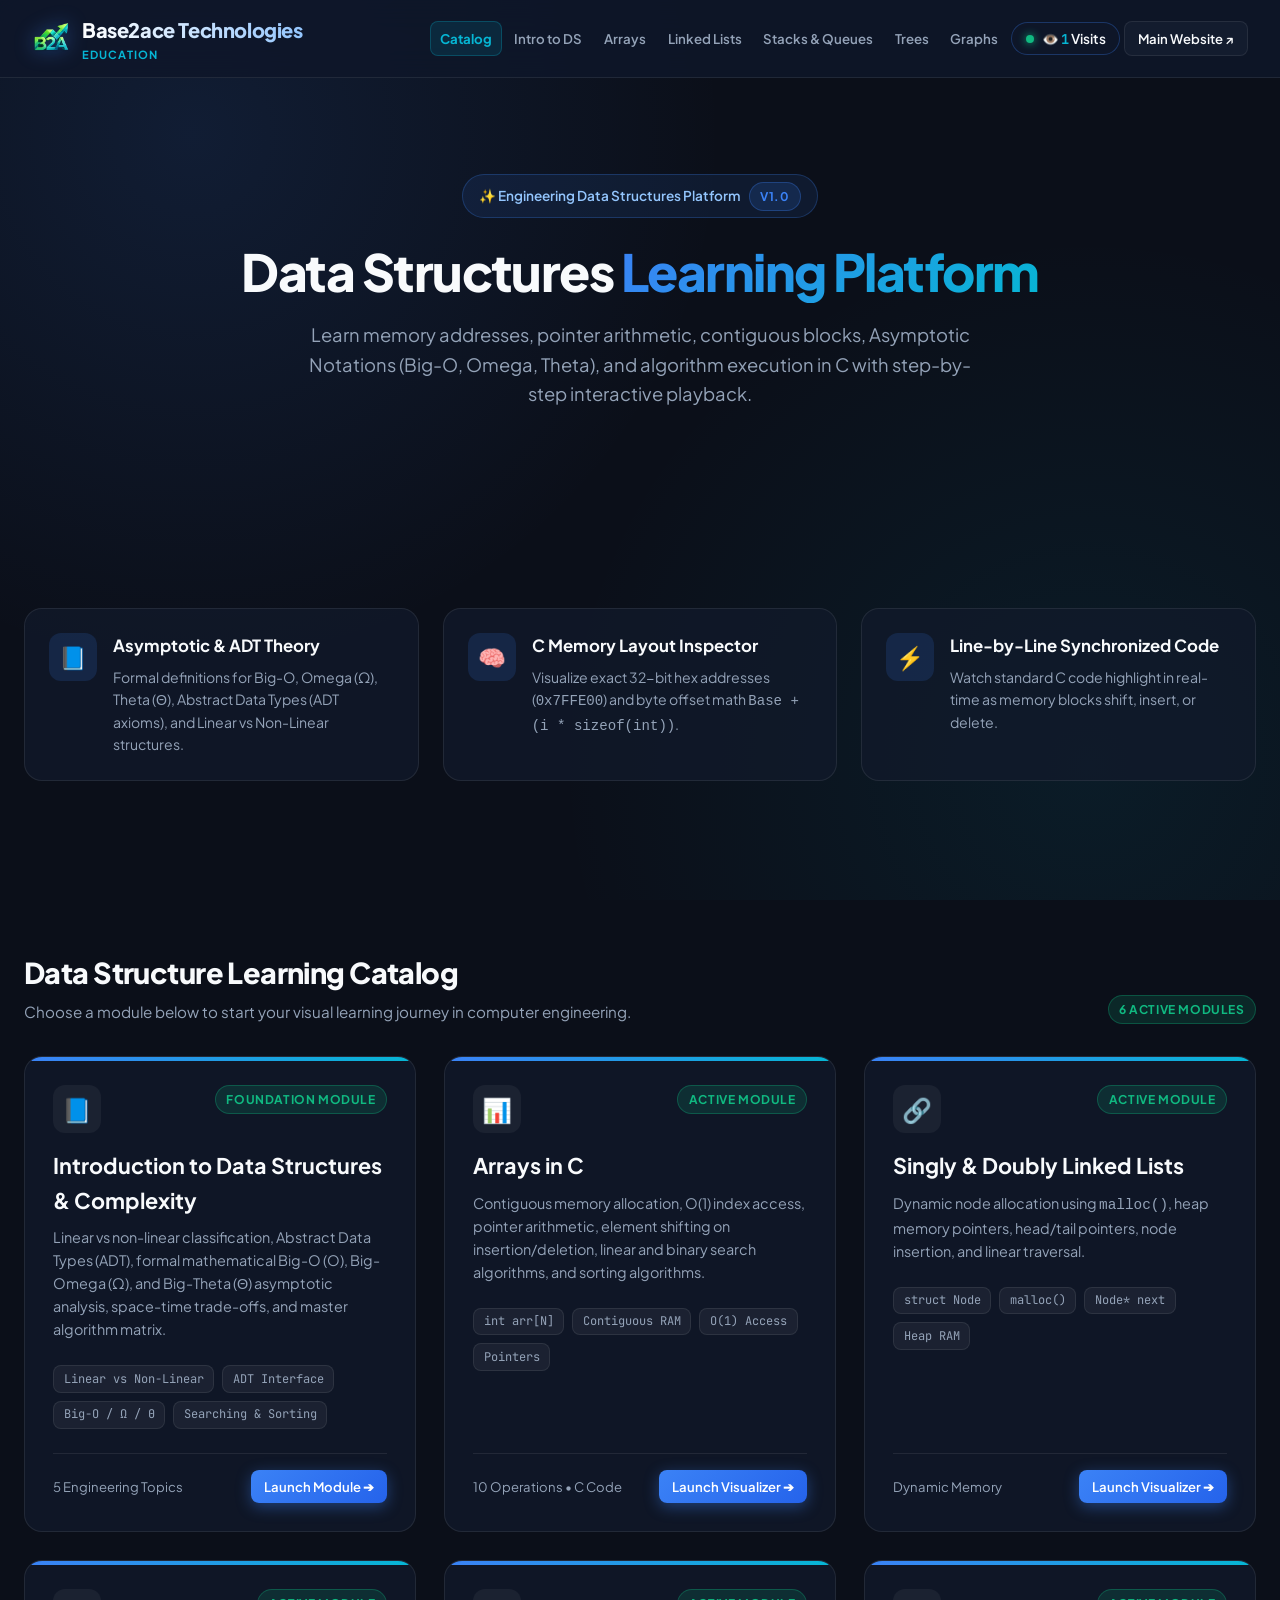
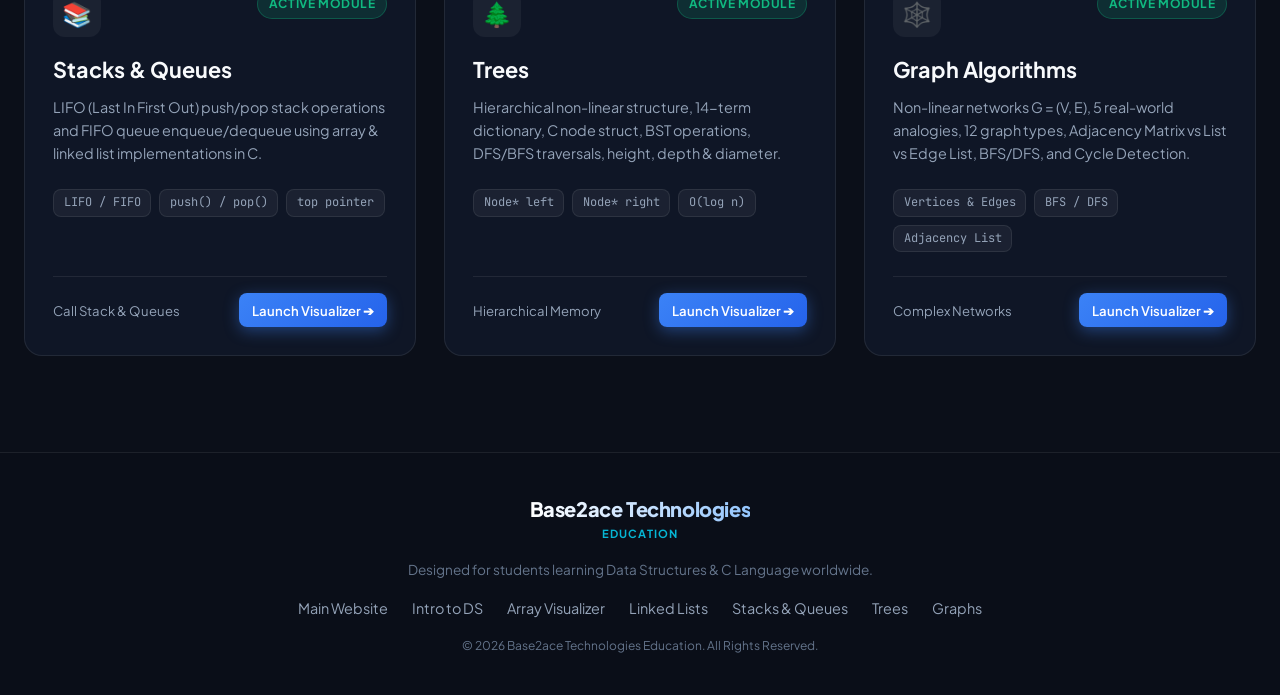
==== commit 997b28cd: "Style all module launch buttons with primary color gradient" ====
--- a/index.html
+++ b/index.html
@@ -151,7 +151,7 @@
 
         <div class="ds-card-footer">
           <span style="font-size:0.82rem; color:var(--text-muted);">10 Operations • C Code</span>
-          <a href="array.html" class="btn btn-secondary btn-sm" id="cardLaunchArray">Launch Visualizer ➔</a>
+          <a href="array.html" class="btn btn-primary btn-sm" id="cardLaunchArray">Launch Visualizer ➔</a>
         </div>
       </div>
 
@@ -178,7 +178,7 @@
 
         <div class="ds-card-footer">
           <span style="font-size:0.82rem; color:var(--text-muted);">Dynamic Memory</span>
-          <a href="linked-list.html" class="btn btn-secondary btn-sm" id="cardLaunchLL">Launch Visualizer ➔</a>
+          <a href="linked-list.html" class="btn btn-primary btn-sm" id="cardLaunchLL">Launch Visualizer ➔</a>
         </div>
       </div>
 
@@ -204,7 +204,7 @@
 
         <div class="ds-card-footer">
           <span style="font-size:0.82rem; color:var(--text-muted);">Call Stack & Queues</span>
-          <a href="stack-queue.html" class="btn btn-secondary btn-sm" id="cardLaunchSQ">Launch Visualizer ➔</a>
+          <a href="stack-queue.html" class="btn btn-primary btn-sm" id="cardLaunchSQ">Launch Visualizer ➔</a>
         </div>
       </div>
 
@@ -230,7 +230,7 @@
 
         <div class="ds-card-footer">
           <span style="font-size:0.82rem; color:var(--text-muted);">Hierarchical Memory</span>
-          <a href="tree.html" class="btn btn-secondary btn-sm" id="cardLaunchTree">Launch Visualizer ➔</a>
+          <a href="tree.html" class="btn btn-primary btn-sm" id="cardLaunchTree">Launch Visualizer ➔</a>
         </div>
       </div>
 
@@ -256,7 +256,7 @@
 
         <div class="ds-card-footer">
           <span style="font-size:0.82rem; color:var(--text-muted);">Complex Networks</span>
-          <a href="graph.html" class="btn btn-secondary btn-sm" id="cardLaunchGraph">Launch Visualizer ➔</a>
+          <a href="graph.html" class="btn btn-primary btn-sm" id="cardLaunchGraph">Launch Visualizer ➔</a>
         </div>
       </div>
 
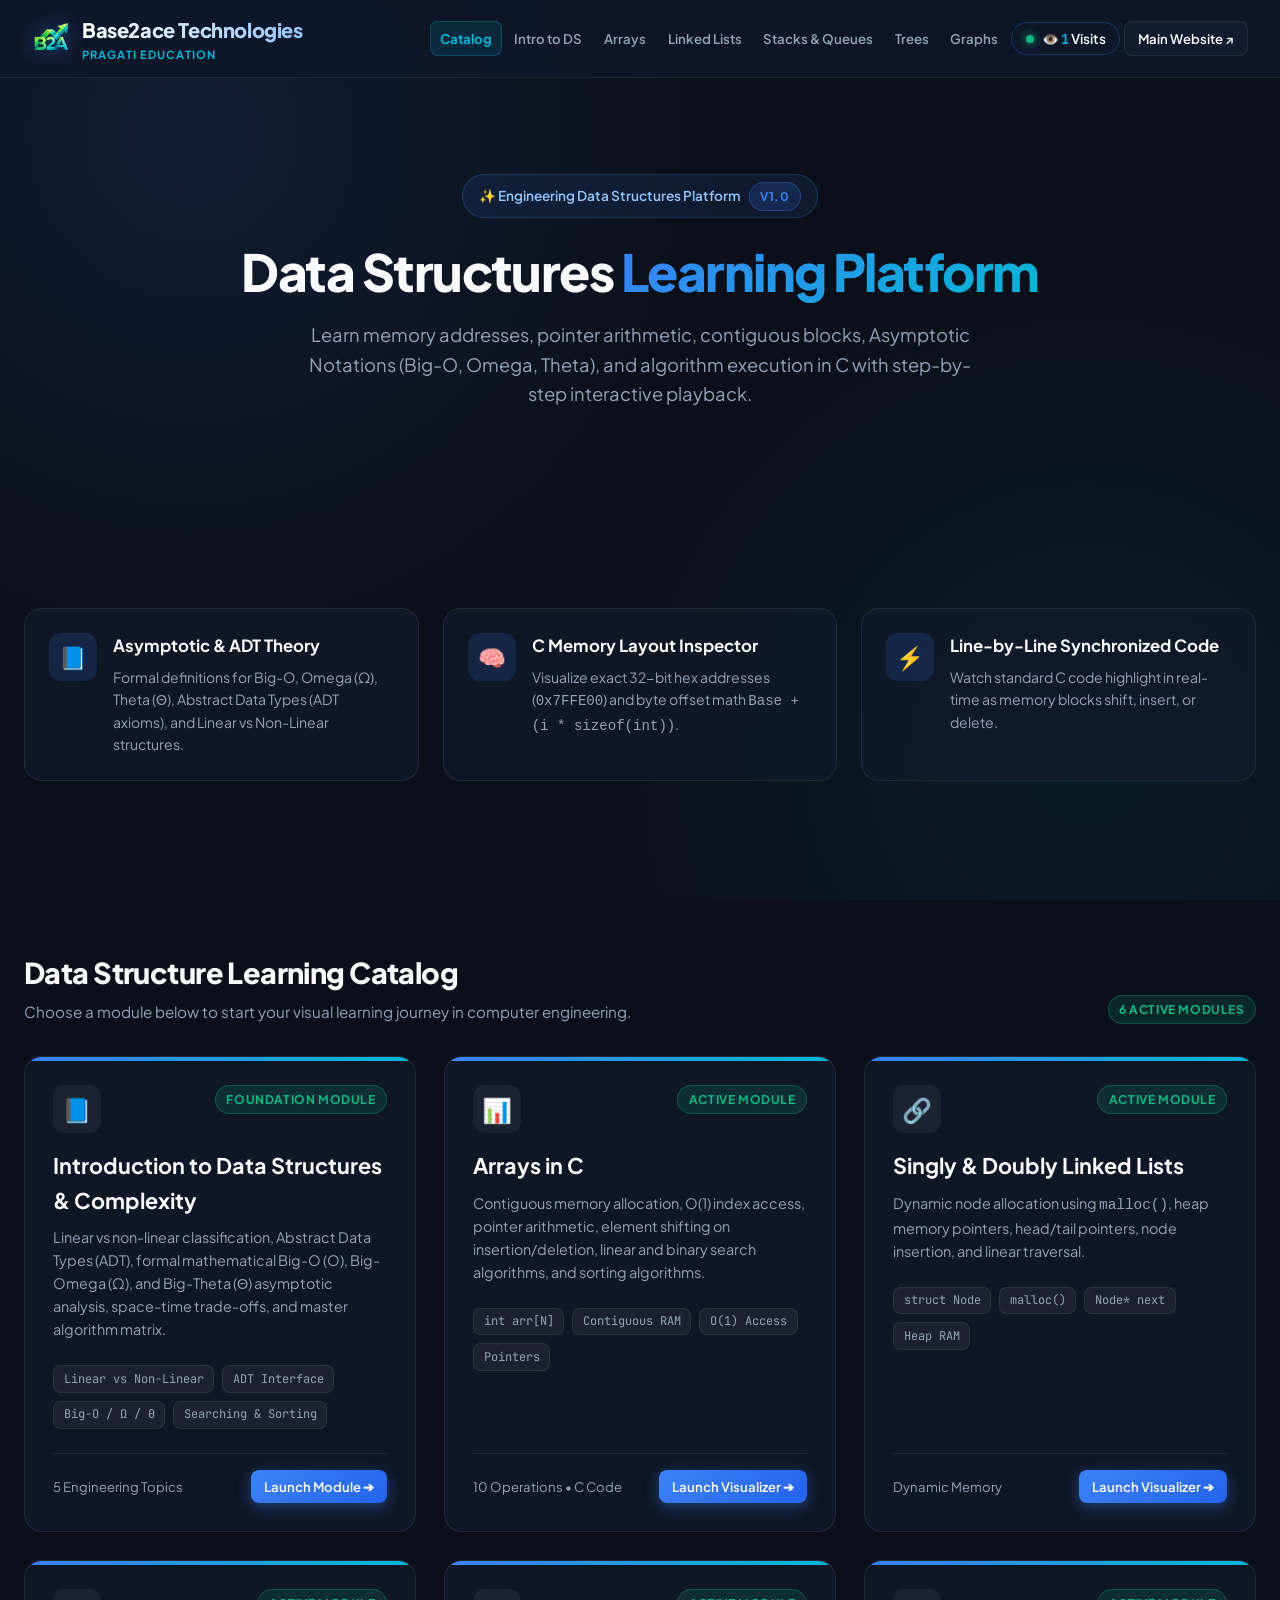
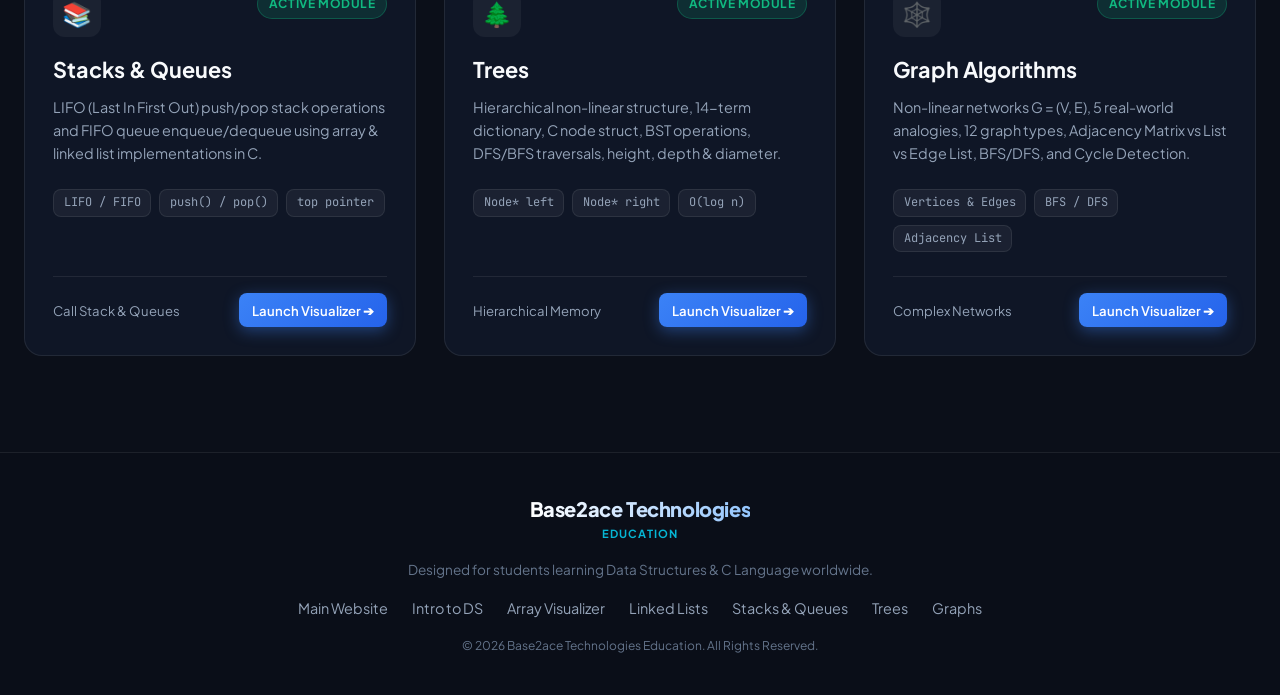
==== commit e20867bd: "rebrand" ====
--- a/index.html
+++ b/index.html
@@ -1,15 +1,18 @@
 <!DOCTYPE html>
 <html lang="en">
+
 <head>
   <meta charset="UTF-8">
   <meta name="viewport" content="width=device-width, initial-scale=1.0">
   <title>Base2ace Technologies | Data Structures & Complexity Analysis</title>
-  <meta name="description" content="Master Data Structures & Complexity Analysis in C language through interactive step-by-step visualizations, memory layouts, and C code execution. Created by Base2ace Technologies.">
+  <meta name="description"
+    content="Master Data Structures & Complexity Analysis in C language through interactive step-by-step visualizations, memory layouts, and C code execution. Created by Base2ace Technologies.">
   <link rel="icon" type="image/png" href="B2A_3D_logo.png">
   <link rel="apple-touch-icon" href="B2A_3D_logo.png">
   <link rel="stylesheet" href="css/main.css">
   <link rel="stylesheet" href="css/landing.css">
 </head>
+
 <body>
 
   <!-- Navigation Bar -->
@@ -19,7 +22,7 @@
         <img src="B2A_3D_logo.png" alt="Base2ace Technologies Logo" class="brand-logo-img">
         <div class="brand-text">
           <span class="brand-name">Base2ace Technologies</span>
-          <span class="brand-sub">Education</span>
+          <span class="brand-sub">Pragati Education</span>
         </div>
       </a>
 
@@ -32,12 +35,14 @@
         <li><a href="tree.html" class="nav-link" id="navTree">Trees</a></li>
         <li><a href="graph.html" class="nav-link" id="navGraph">Graphs</a></li>
         <li>
-          <button class="nav-visitor-btn" onclick="openVisitorModal()" id="navVisitorBtn" title="Click to view site traffic details">
+          <button class="nav-visitor-btn" onclick="openVisitorModal()" id="navVisitorBtn"
+            title="Click to view site traffic details">
             <span class="visitor-live-dot"></span>
             <span class="nav-visitor-text">👁️ <strong id="navVisitCount">--</strong> Visits</span>
           </button>
         </li>
-        <li><a href="https://base2ace.com" target="_blank" class="btn btn-secondary btn-sm" id="btnMainWebsite">Main Website ↗</a></li>
+        <li><a href="https://base2ace.com" target="_blank" class="btn btn-secondary btn-sm" id="btnMainWebsite">Main
+            Website ↗</a></li>
       </ul>
     </div>
   </nav>
@@ -55,7 +60,8 @@
       </h1>
 
       <p class="hero-description">
-        Learn memory addresses, pointer arithmetic, contiguous blocks, Asymptotic Notations (Big-O, Omega, Theta), and algorithm execution in C with step-by-step interactive playback.
+        Learn memory addresses, pointer arithmetic, contiguous blocks, Asymptotic Notations (Big-O, Omega, Theta), and
+        algorithm execution in C with step-by-step interactive playback.
       </p>
     </div>
   </header>
@@ -67,7 +73,8 @@
         <div class="feature-icon-wrapper">📘</div>
         <div class="feature-info">
           <h3>Asymptotic & ADT Theory</h3>
-          <p>Formal definitions for Big-O, Omega (Ω), Theta (Θ), Abstract Data Types (ADT axioms), and Linear vs Non-Linear structures.</p>
+          <p>Formal definitions for Big-O, Omega (Ω), Theta (Θ), Abstract Data Types (ADT axioms), and Linear vs
+            Non-Linear structures.</p>
         </div>
       </div>
 
@@ -75,7 +82,9 @@
         <div class="feature-icon-wrapper">🧠</div>
         <div class="feature-info">
           <h3>C Memory Layout Inspector</h3>
-          <p>Visualize exact 32-bit hex addresses (<code>0x7FFE00</code>) and byte offset math <code>Base + (i * sizeof(int))</code>.</p>
+          <p>Visualize exact 32-bit hex addresses (<code>0x7FFE00</code>) and byte offset math
+            <code>Base + (i * sizeof(int))</code>.
+          </p>
         </div>
       </div>
 
@@ -94,7 +103,8 @@
     <div class="section-header">
       <div>
         <h2 class="section-title">Data Structure Learning Catalog</h2>
-        <p class="section-subtitle">Choose a module below to start your visual learning journey in computer engineering.</p>
+        <p class="section-subtitle">Choose a module below to start your visual learning journey in computer engineering.
+        </p>
       </div>
       <span class="badge badge-success">6 Active Modules</span>
     </div>
@@ -111,7 +121,8 @@
 
           <h3 class="ds-card-title">Introduction to Data Structures & Complexity</h3>
           <p class="ds-card-desc">
-            Linear vs non-linear classification, Abstract Data Types (ADT), formal mathematical Big-O (O), Big-Omega (Ω), and Big-Theta (Θ) asymptotic analysis, space-time trade-offs, and master algorithm matrix.
+            Linear vs non-linear classification, Abstract Data Types (ADT), formal mathematical Big-O (O), Big-Omega
+            (Ω), and Big-Theta (Θ) asymptotic analysis, space-time trade-offs, and master algorithm matrix.
           </p>
 
           <div class="ds-tags">
@@ -138,7 +149,8 @@
 
           <h3 class="ds-card-title">Arrays in C</h3>
           <p class="ds-card-desc">
-            Contiguous memory allocation, O(1) index access, pointer arithmetic, element shifting on insertion/deletion, linear and binary search algorithms, and sorting algorithms.
+            Contiguous memory allocation, O(1) index access, pointer arithmetic, element shifting on insertion/deletion,
+            linear and binary search algorithms, and sorting algorithms.
           </p>
 
           <div class="ds-tags">
@@ -165,7 +177,8 @@
 
           <h3 class="ds-card-title">Singly & Doubly Linked Lists</h3>
           <p class="ds-card-desc">
-            Dynamic node allocation using <code>malloc()</code>, heap memory pointers, head/tail pointers, node insertion, and linear traversal.
+            Dynamic node allocation using <code>malloc()</code>, heap memory pointers, head/tail pointers, node
+            insertion, and linear traversal.
           </p>
 
           <div class="ds-tags">
@@ -192,7 +205,8 @@
 
           <h3 class="ds-card-title">Stacks & Queues</h3>
           <p class="ds-card-desc">
-            LIFO (Last In First Out) push/pop stack operations and FIFO queue enqueue/dequeue using array & linked list implementations in C.
+            LIFO (Last In First Out) push/pop stack operations and FIFO queue enqueue/dequeue using array & linked list
+            implementations in C.
           </p>
 
           <div class="ds-tags">
@@ -218,7 +232,8 @@
 
           <h3 class="ds-card-title">Trees</h3>
           <p class="ds-card-desc">
-            Hierarchical non-linear structure, 14-term dictionary, C node struct, BST operations, DFS/BFS traversals, height, depth & diameter.
+            Hierarchical non-linear structure, 14-term dictionary, C node struct, BST operations, DFS/BFS traversals,
+            height, depth & diameter.
           </p>
 
           <div class="ds-tags">
@@ -244,7 +259,8 @@
 
           <h3 class="ds-card-title">Graph Algorithms</h3>
           <p class="ds-card-desc">
-            Non-linear networks G = (V, E), 5 real-world analogies, 12 graph types, Adjacency Matrix vs List vs Edge List, BFS/DFS, and Cycle Detection.
+            Non-linear networks G = (V, E), 5 real-world analogies, 12 graph types, Adjacency Matrix vs List vs Edge
+            List, BFS/DFS, and Cycle Detection.
           </p>
 
           <div class="ds-tags">
@@ -280,11 +296,13 @@
         <a href="tree.html" id="footTree">Trees</a>
         <a href="graph.html" id="footGraph">Graphs</a>
       </div>
-      <p style="font-size:0.75rem; color:var(--text-dim);">© 2026 Base2ace Technologies Education. All Rights Reserved.</p>
+      <p style="font-size:0.75rem; color:var(--text-dim);">© 2026 Base2ace Technologies Education. All Rights Reserved.
+      </p>
     </div>
   </footer>
 
   <script src="js/visitor-counter.js"></script>
   <script src="js/app.js"></script>
 </body>
-</html>
+
+</html>
